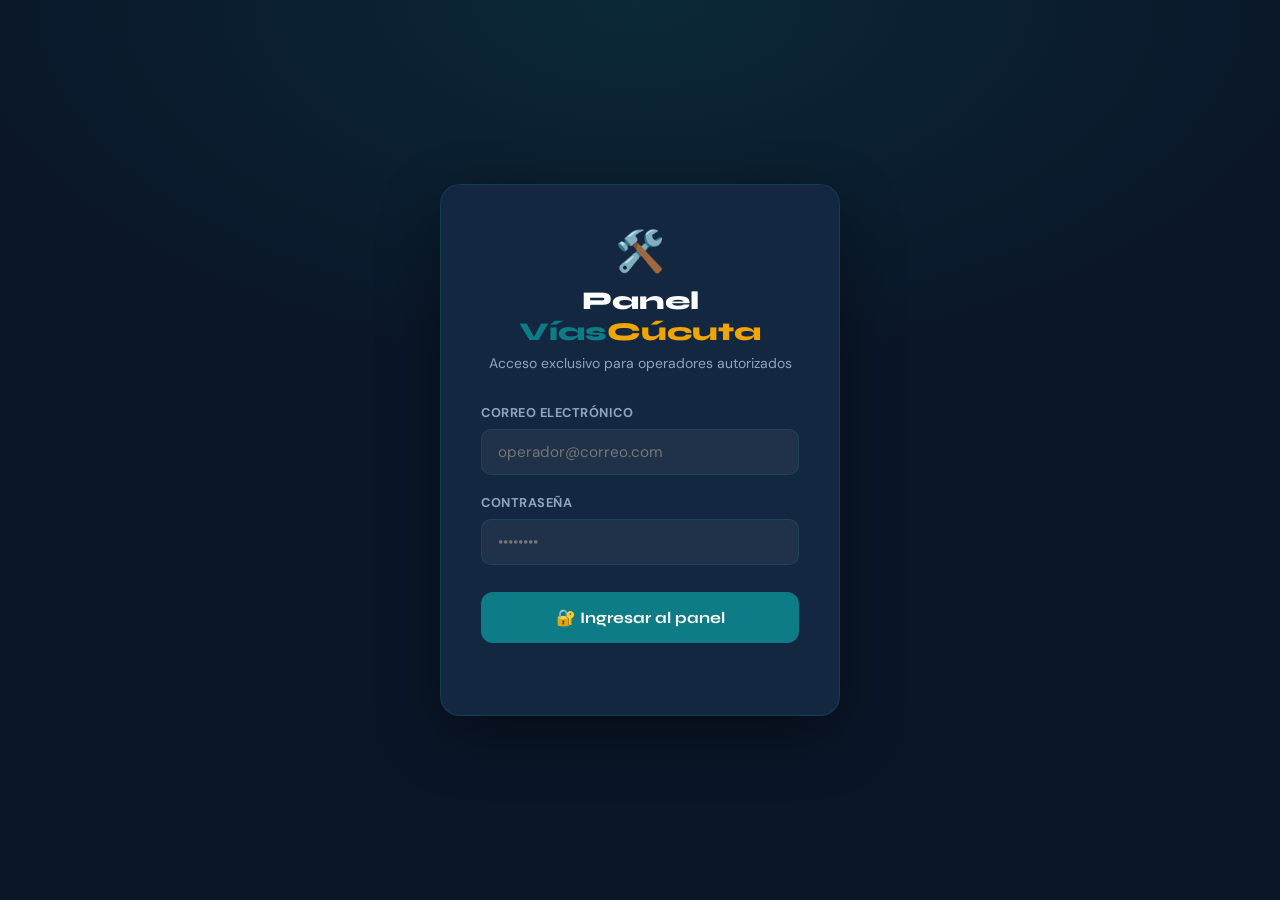
==== admin.html @ 8ca60137 "panel de operador" ====
<!DOCTYPE html>
<html lang="es">
<head>
	<meta charset="UTF-8"/>
	<meta name="viewport" content="width=device-width, initial-scale=1.0"/>
	<title>VíasCúcuta — Panel Operador</title>
	<link rel="preconnect" href="https://fonts.googleapis.com"/>
	<link href="https://fonts.googleapis.com/css2?family=Syne:wght@400;600;700;800&family=DM+Sans:wght@300;400;500&display=swap" rel="stylesheet"/>

	<script type="module">
        import { initializeApp }     from "https://www.gstatic.com/firebasejs/10.12.0/firebase-app.js";
        import { getFirestore, collection, onSnapshot, query, orderBy, doc, updateDoc }
            from "https://www.gstatic.com/firebasejs/10.12.0/firebase-firestore.js";
        import { getAuth, signInWithEmailAndPassword, signOut, onAuthStateChanged }
            from "https://www.gstatic.com/firebasejs/10.12.0/firebase-auth.js";

        const firebaseConfig = {
            apiKey: "AIzaSyAW15yvAjBHQR068JguNhaL_Tmtzoovmio",
            authDomain: "vias-cucuta.firebaseapp.com",
            projectId: "vias-cucuta",
            storageBucket: "vias-cucuta.firebasestorage.app",
            messagingSenderId: "1002872048654",
            appId: "1:1002872048654:web:e673afed3fc382ef80c05f"
        };

        const app  = initializeApp(firebaseConfig);
        const db   = getFirestore(app);
        const auth = getAuth(app);

        window._db      = db;
        window._auth    = auth;
        window._fns     = { collection, onSnapshot, query, orderBy, doc, updateDoc };
        window._authFns = { signInWithEmailAndPassword, signOut, onAuthStateChanged };
	</script>

	<style>
        :root {
            --navy:   #0A1628; --navy2: #0D2137; --card: #132840;
            --teal:   #0E7C86; --teal-light: #13A3B0;
            --gold:   #F0A500; --coral: #E05C4A; --green: #27AE60;
            --white:  #FFFFFF; --gray: #8BA5BA;
            --border: rgba(14,124,134,0.25);
            --font-head: 'Syne', sans-serif;
            --font-body: 'DM Sans', sans-serif;
        }
        * { margin:0; padding:0; box-sizing:border-box; }
        body { background:var(--navy); color:var(--white); font-family:var(--font-body); min-height:100vh; }

        /* NAV */
        nav {
            display:flex; align-items:center; justify-content:space-between;
            padding:0 2rem; height:64px;
            background:rgba(10,22,40,.95); border-bottom:1px solid var(--border);
            position:sticky; top:0; z-index:100;
        }
        .nav-logo { font-family:var(--font-head); font-weight:800; font-size:1.1rem; display:flex; align-items:center; gap:.5rem; }
        .nav-logo span { color:var(--teal); }
        .nav-logo em   { color:var(--gold); font-style:normal; }
        .nav-back { color:var(--gray); text-decoration:none; font-size:.85rem; font-weight:600; display:flex; align-items:center; gap:.4rem; padding:.4rem .9rem; border-radius:8px; border:1px solid var(--border); transition:all .2s; }
        .nav-back:hover { color:var(--white); border-color:var(--teal); background:var(--card); }

        /* LAYOUT */
        .wrapper { max-width:1200px; margin:0 auto; padding:2rem; }

        /* HEADER */
        .page-header { margin-bottom:2rem; }
        .page-header h1 { font-family:var(--font-head); font-size:2rem; font-weight:800; }
        .page-header p  { color:var(--gray); margin-top:.3rem; }

        /* STATS */
        .stats { display:grid; grid-template-columns:repeat(4,1fr); gap:1rem; margin-bottom:2rem; }
        @media(max-width:700px){ .stats { grid-template-columns:repeat(2,1fr); } }
        .stat-card { background:var(--card); border:1px solid var(--border); border-radius:14px; padding:1.2rem 1.5rem; }
        .stat-card .n { font-family:var(--font-head); font-size:2rem; font-weight:800; }
        .stat-card .l { color:var(--gray); font-size:.8rem; margin-top:.2rem; }

        /* FILTERS */
        .filters { display:flex; gap:.6rem; flex-wrap:wrap; margin-bottom:1.5rem; align-items:center; }
        .filter-label { color:var(--gray); font-size:.8rem; font-weight:600; }
        .filter-btn { background:transparent; border:1px solid var(--border); color:var(--gray); padding:.35rem .9rem; border-radius:99px; cursor:pointer; font-family:var(--font-body); font-size:.82rem; font-weight:500; transition:all .2s; }
        .filter-btn:hover { border-color:var(--teal); color:var(--white); }
        .filter-btn.active { background:rgba(14,124,134,.2); border-color:var(--teal); color:var(--teal-light); font-weight:700; }
        .filter-sep { width:1px; height:20px; background:var(--border); }

        /* TABLE */
        .table-wrap { background:var(--card); border:1px solid var(--border); border-radius:16px; overflow:hidden; }
        table { width:100%; border-collapse:collapse; }
        thead th { padding:.85rem 1.2rem; text-align:left; font-size:.75rem; font-weight:700; color:var(--gray); letter-spacing:.05em; text-transform:uppercase; background:rgba(255,255,255,.03); border-bottom:1px solid var(--border); }
        tbody tr { border-bottom:1px solid rgba(255,255,255,.05); cursor:pointer; transition:background .15s; }
        tbody tr:last-child { border-bottom:none; }
        tbody tr:hover { background:rgba(14,124,134,.07); }
        tbody td { padding:.85rem 1.2rem; font-size:.875rem; vertical-align:middle; }
        .td-type  { font-weight:600; }
        .td-addr  { color:var(--gray); font-size:.82rem; }
        .td-date  { color:var(--gray); font-size:.8rem; }

        /* BADGES */
        .badge { display:inline-flex; align-items:center; padding:.25rem .7rem; border-radius:99px; font-size:.75rem; font-weight:700; border:1px solid; }
        .badge-pending  { color:var(--gold);       background:rgba(240,165,0,.12);  border-color:rgba(240,165,0,.3); }
        .badge-progress { color:var(--teal-light); background:rgba(14,124,134,.12); border-color:rgba(14,124,134,.3); }
        .badge-done     { color:var(--green);       background:rgba(39,174,96,.12);  border-color:rgba(39,174,96,.3); }
        .badge-critico  { color:var(--coral);       background:rgba(224,92,74,.12);  border-color:rgba(224,92,74,.3); }
        .badge-moderado { color:var(--gold);        background:rgba(240,165,0,.12);  border-color:rgba(240,165,0,.3); }
        .badge-leve     { color:var(--green);       background:rgba(39,174,96,.12);  border-color:rgba(39,174,96,.3); }

        .photos-count { display:inline-flex; align-items:center; gap:.3rem; color:var(--gray); font-size:.8rem; }

        /* EMPTY */
        .empty { text-align:center; padding:3rem; color:var(--gray); }

        /* MODAL */
        .modal-overlay { position:fixed; inset:0; background:rgba(0,0,0,.75); z-index:1000; display:flex; align-items:center; justify-content:center; opacity:0; pointer-events:none; transition:opacity .25s; backdrop-filter:blur(4px); }
        .modal-overlay.show { opacity:1; pointer-events:all; }
        .modal { background:var(--card); border:1px solid var(--border); border-radius:20px; padding:2rem; width:90%; max-width:600px; max-height:85vh; overflow-y:auto; transform:scale(.96); transition:transform .25s; }
        .modal-overlay.show .modal { transform:scale(1); }
        .modal::-webkit-scrollbar { width:4px; }
        .modal::-webkit-scrollbar-thumb { background:var(--border); border-radius:99px; }
        .modal-header { display:flex; justify-content:space-between; align-items:flex-start; margin-bottom:1.5rem; }
        .modal-title  { font-family:var(--font-head); font-size:1.4rem; font-weight:800; }
        .modal-close  { background:rgba(255,255,255,.08); border:none; color:var(--white); width:32px; height:32px; border-radius:50%; cursor:pointer; font-size:1rem; display:flex; align-items:center; justify-content:center; transition:background .2s; flex-shrink:0; }
        .modal-close:hover { background:rgba(255,255,255,.18); }
        .modal-badges { display:flex; gap:.6rem; margin-bottom:1.5rem; flex-wrap:wrap; }
        .modal-section { margin-bottom:1.2rem; }
        .modal-label  { font-size:.75rem; font-weight:700; color:var(--gray); letter-spacing:.05em; text-transform:uppercase; margin-bottom:.4rem; }
        .modal-value  { font-size:.95rem; color:#D4E4F0; line-height:1.5; }

        /* PHOTO GALLERY */
        .photo-grid { display:flex; gap:.6rem; flex-wrap:wrap; margin-top:.5rem; }
        .photo-grid img { width:120px; height:90px; object-fit:cover; border-radius:8px; border:2px solid var(--border); cursor:pointer; transition:transform .15s, border-color .15s; }
        .photo-grid img:hover { transform:scale(1.04); border-color:var(--teal); }

        /* STATUS ACTIONS */
        .status-actions { display:flex; gap:.75rem; flex-wrap:wrap; margin-top:1.5rem; padding-top:1.5rem; border-top:1px solid var(--border); }
        .status-btn { flex:1; min-width:120px; padding:.7rem 1rem; border-radius:10px; border:2px solid; cursor:pointer; font-family:var(--font-body); font-size:.875rem; font-weight:700; transition:all .2s; background:transparent; }
        .status-btn.pending  { border-color:rgba(240,165,0,.5);  color:var(--gold);       }
        .status-btn.progress { border-color:rgba(14,124,134,.5); color:var(--teal-light); }
        .status-btn.done     { border-color:rgba(39,174,96,.5);  color:var(--green);      }
        .status-btn:hover    { opacity:.8; transform:translateY(-1px); }
        .status-btn.current  { opacity:.4; cursor:default; transform:none; }

        /* LIGHTBOX */
        .lightbox { position:fixed; inset:0; background:rgba(0,0,0,.9); z-index:2000; display:flex; align-items:center; justify-content:center; opacity:0; pointer-events:none; transition:opacity .2s; }
        .lightbox.show { opacity:1; pointer-events:all; }
        .lightbox img { max-width:90vw; max-height:85vh; border-radius:10px; object-fit:contain; }
        .lightbox-close { position:fixed; top:1.5rem; right:1.5rem; background:rgba(255,255,255,.15); border:none; color:#fff; width:36px; height:36px; border-radius:50%; font-size:1.2rem; cursor:pointer; display:flex; align-items:center; justify-content:center; }

        /* TOAST */
        .toast { position:fixed; bottom:2rem; right:2rem; z-index:3000; background:var(--navy2); border:1px solid var(--border); border-radius:12px; padding:.9rem 1.3rem; display:flex; align-items:center; gap:.75rem; font-size:.875rem; font-weight:500; transform:translateY(120%); transition:transform .3s; box-shadow:0 8px 32px rgba(0,0,0,.4); }
        .toast.show { transform:translateY(0); }

        /* LOGIN */
        .login-screen {
            min-height:100vh; display:flex; align-items:center; justify-content:center;
            background: radial-gradient(ellipse 80% 60% at 50% 0%, rgba(14,124,134,.18) 0%, transparent 70%), var(--navy);
        }
        .login-box {
            background:var(--card); border:1px solid var(--border); border-radius:20px;
            padding:2.5rem; width:90%; max-width:400px; box-shadow:0 20px 60px rgba(0,0,0,.4);
        }
        .login-logo { text-align:center; margin-bottom:2rem; }
        .login-logo h1 { font-family:var(--font-head); font-size:1.6rem; font-weight:800; }
        .login-logo h1 span { color:var(--teal); }
        .login-logo h1 em   { color:var(--gold); font-style:normal; }
        .login-logo p { color:var(--gray); font-size:.875rem; margin-top:.4rem; }
        .login-group { margin-bottom:1.2rem; }
        .login-group label { display:block; font-size:.8rem; font-weight:700; color:var(--gray); letter-spacing:.04em; text-transform:uppercase; margin-bottom:.5rem; }
        .login-group input {
            width:100%; background:rgba(255,255,255,.05); border:1px solid var(--border);
            border-radius:10px; padding:.75rem 1rem; color:var(--white);
            font-family:var(--font-body); font-size:.95rem; outline:none; transition:border-color .2s;
        }
        .login-group input:focus { border-color:var(--teal); box-shadow:0 0 0 3px rgba(14,124,134,.2); }
        .login-btn {
            width:100%; background:var(--teal); color:var(--white); border:none;
            padding:1rem; border-radius:12px; cursor:pointer; font-family:var(--font-head);
            font-size:1rem; font-weight:700; transition:all .2s; margin-top:.5rem;
        }
        .login-btn:hover { background:var(--teal-light); transform:translateY(-1px); }
        .login-btn:disabled { opacity:.5; cursor:not-allowed; transform:none; }
        .login-error { color:var(--coral); font-size:.85rem; margin-top:.8rem; text-align:center; min-height:1.2rem; }

        /* NAV USER */
        .nav-user { display:flex; align-items:center; gap:.75rem; }
        .nav-email { font-size:.8rem; color:var(--gray); }
        .logout-btn { background:transparent; border:1px solid var(--border); color:var(--gray); padding:.35rem .9rem; border-radius:8px; cursor:pointer; font-family:var(--font-body); font-size:.82rem; font-weight:600; transition:all .2s; }
        .logout-btn:hover { border-color:var(--coral); color:var(--coral); }
	</style>
</head>
<body>

<!-- LOGIN SCREEN -->
<div class="login-screen" id="login-screen">
	<div class="login-box">
		<div class="login-logo">
			<div style="font-size:2.5rem;margin-bottom:.5rem;">🛠️</div>
			<h1>Panel <span>Vías</span><em>Cúcuta</em></h1>
			<p>Acceso exclusivo para operadores autorizados</p>
		</div>
		<div class="login-group">
			<label>Correo electrónico</label>
			<input type="email" id="login-email" placeholder="operador@correo.com" autocomplete="email"/>
		</div>
		<div class="login-group">
			<label>Contraseña</label>
			<input type="password" id="login-pass" placeholder="••••••••" autocomplete="current-password"/>
		</div>
		<button class="login-btn" id="login-btn" onclick="doLogin()">🔐 Ingresar al panel</button>
		<p class="login-error" id="login-error"></p>
	</div>
</div>

<!-- PANEL (oculto hasta autenticar) -->
<div id="panel" style="display:none;">

	<nav>
		<div class="nav-logo">🛠️ <span>Panel</span><em>Operador</em></div>
		<div class="nav-user">
			<span class="nav-email" id="nav-email"></span>
			<a href="index.html" class="nav-back">← Mapa público</a>
			<button class="logout-btn" onclick="doLogout()">Cerrar sesión</button>
		</div>
	</nav>

	<div class="wrapper">
		<div class="page-header">
			<h1>Panel de Operador</h1>
			<p>Gestiona y actualiza el estado de los reportes ciudadanos en tiempo real</p>
		</div>

		<!-- STATS -->
		<div class="stats">
			<div class="stat-card">
				<div class="n" id="s-total">—</div>
				<div class="l">Reportes totales</div>
			</div>
			<div class="stat-card">
				<div class="n" style="color:var(--gold)" id="s-pending">—</div>
				<div class="l">Pendientes</div>
			</div>
			<div class="stat-card">
				<div class="n" style="color:var(--teal-light)" id="s-progress">—</div>
				<div class="l">En proceso</div>
			</div>
			<div class="stat-card">
				<div class="n" style="color:var(--green)" id="s-done">—</div>
				<div class="l">Resueltos</div>
			</div>
		</div>

		<!-- FILTERS -->
		<div class="filters">
			<span class="filter-label">Severidad:</span>
			<button class="filter-btn active" data-sev="todos">Todos</button>
			<button class="filter-btn" data-sev="critico">🔴 Crítico</button>
			<button class="filter-btn" data-sev="moderado">🟠 Moderado</button>
			<button class="filter-btn" data-sev="leve">🟡 Leve</button>
			<div class="filter-sep"></div>
			<span class="filter-label">Estado:</span>
			<button class="filter-btn active" data-status="todos">Todos</button>
			<button class="filter-btn" data-status="pending">Pendiente</button>
			<button class="filter-btn" data-status="progress">En proceso</button>
			<button class="filter-btn" data-status="done">Resuelto</button>
		</div>

		<!-- TABLE -->
		<div class="table-wrap">
			<table>
				<thead>
				<tr>
					<th>Tipo de daño</th>
					<th>Dirección</th>
					<th>Severidad</th>
					<th>Estado</th>
					<th>Fotos</th>
					<th>Fecha</th>
					<th>Reportado por</th>
				</tr>
				</thead>
				<tbody id="tabla-body">
				<tr><td colspan="7" class="empty">Cargando reportes...</td></tr>
				</tbody>
			</table>
		</div>
	</div>

	<!-- MODAL DETALLE -->
	<div class="modal-overlay" id="modal">
		<div class="modal">
			<div class="modal-header">
				<div class="modal-title" id="m-title">—</div>
				<button class="modal-close" onclick="closeModal()">✕</button>
			</div>
			<div class="modal-badges" id="m-badges"></div>

			<div class="modal-section">
				<div class="modal-label">📍 Dirección</div>
				<div class="modal-value" id="m-addr">—</div>
			</div>
			<div class="modal-section">
				<div class="modal-label">📝 Descripción</div>
				<div class="modal-value" id="m-desc">—</div>
			</div>
			<div class="modal-section">
				<div class="modal-label">👤 Reportado por</div>
				<div class="modal-value" id="m-reporter">—</div>
			</div>
			<div class="modal-section">
				<div class="modal-label">📌 Coordenadas</div>
				<div class="modal-value" id="m-coords">—</div>
			</div>
			<div class="modal-section" id="m-photos-section">
				<div class="modal-label">📷 Fotos</div>
				<div class="photo-grid" id="m-photos"></div>
			</div>

			<div class="status-actions">
				<button class="status-btn pending"  id="btn-pending"  onclick="setStatus('pending')">⏳ Pendiente</button>
				<button class="status-btn progress" id="btn-progress" onclick="setStatus('progress')">🔧 En proceso</button>
				<button class="status-btn done"     id="btn-done"     onclick="setStatus('done')">✅ Resuelto</button>
			</div>
		</div>
	</div>

	<!-- LIGHTBOX -->
	<div class="lightbox" id="lightbox" onclick="closeLightbox()">
		<button class="lightbox-close" onclick="closeLightbox()">✕</button>
		<img id="lb-img" src="" alt="foto"/>
	</div>

	<!-- TOAST -->
	<div class="toast" id="toast">
		<span id="toast-icon">✅</span>
		<span id="toast-msg">Estado actualizado</span>
	</div>

</div> <!-- /panel -->

<script>
    const SEV_LABEL   = { critico:'🔴 Crítico', moderado:'🟠 Moderado', leve:'🟡 Leve' };
    const STATUS_LABEL= { pending:'Pendiente', progress:'En proceso', done:'Resuelto' };

    let allReports = [];
    let filtroSev    = 'todos';
    let filtroStatus = 'todos';
    let currentId    = null;
    let firestoreUnsub = null;

    // ── AUTH ─────────────────────────────────────────────────────────────────────
    window.addEventListener('load', () => {
        setTimeout(() => {
            const auth     = window._auth;
            const authFns  = window._authFns;
            if (!auth) return;

            authFns.onAuthStateChanged(auth, user => {
                if (user) {
                    showPanel(user);
                } else {
                    showLogin();
                }
            });
        }, 600);
    });

    function showPanel(user) {
        document.getElementById('login-screen').style.display = 'none';
        document.getElementById('panel').style.display = 'block';
        document.getElementById('nav-email').textContent = user.email;
        startFirestore();
    }

    function showLogin() {
        document.getElementById('login-screen').style.display = 'flex';
        document.getElementById('panel').style.display = 'none';
        if (firestoreUnsub) { firestoreUnsub(); firestoreUnsub = null; }
    }

    async function doLogin() {
        const email = document.getElementById('login-email').value.trim();
        const pass  = document.getElementById('login-pass').value;
        const btn   = document.getElementById('login-btn');
        const err   = document.getElementById('login-error');

        if (!email || !pass) { err.textContent = 'Completa todos los campos.'; return; }

        btn.disabled = true;
        btn.textContent = '⏳ Verificando...';
        err.textContent = '';

        try {
            await window._authFns.signInWithEmailAndPassword(window._auth, email, pass);
        } catch(e) {
            const msgs = {
                'auth/user-not-found':  'Usuario no encontrado.',
                'auth/wrong-password':  'Contraseña incorrecta.',
                'auth/invalid-email':   'Correo inválido.',
                'auth/too-many-requests': 'Demasiados intentos. Intenta más tarde.',
            };
            err.textContent = msgs[e.code] || 'Error al iniciar sesión.';
            btn.disabled = false;
            btn.textContent = '🔐 Ingresar al panel';
        }
    }

    async function doLogout() {
        await window._authFns.signOut(window._auth);
    }

    // Enter key en login
    document.addEventListener('keydown', e => {
        if (e.key === 'Enter' && document.getElementById('login-screen').style.display !== 'none') {
            doLogin();
        }
    });

    // ── Firestore listener ───────────────────────────────────────────────────────
    function startFirestore() {
        const db  = window._db;
        const fns = window._fns;
        if (!db) return;
        const q = fns.query(fns.collection(db, 'reportes'), fns.orderBy('timestamp', 'desc'));
        firestoreUnsub = fns.onSnapshot(q, snap => {
            allReports = snap.docs.map(d => ({ id: d.id, ...d.data() }));
            updateStats();
            renderTable();
        });
    }

    // ── Stats ────────────────────────────────────────────────────────────────────
    function updateStats() {
        document.getElementById('s-total').textContent    = allReports.length;
        document.getElementById('s-pending').textContent  = allReports.filter(r => r.status === 'pending').length;
        document.getElementById('s-progress').textContent = allReports.filter(r => r.status === 'progress').length;
        document.getElementById('s-done').textContent     = allReports.filter(r => r.status === 'done').length;
    }

    // ── Table ────────────────────────────────────────────────────────────────────
    function renderTable() {
        const filtered = allReports.filter(r => {
            const okSev    = filtroSev    === 'todos' || r.severity === filtroSev;
            const okStatus = filtroStatus === 'todos' || r.status   === filtroStatus;
            return okSev && okStatus;
        });

        const tbody = document.getElementById('tabla-body');
        if (!filtered.length) {
            tbody.innerHTML = '<tr><td colspan="7" class="empty">No hay reportes con estos filtros.</td></tr>';
            return;
        }

        tbody.innerHTML = filtered.map(r => `
            <tr onclick="openModal('${r.id}')">
                <td class="td-type">${r.type}</td>
                <td class="td-addr">${r.address}</td>
                <td><span class="badge badge-${r.severity}">${SEV_LABEL[r.severity] || r.severity}</span></td>
                <td><span class="badge badge-${r.status}">${STATUS_LABEL[r.status] || r.status}</span></td>
                <td>
                    ${r.photos && r.photos.length
            ? `<span class="photos-count">📷 ${r.photos.length}</span>`
            : `<span style="color:var(--gray);font-size:.8rem;">—</span>`}
                </td>
                <td class="td-date">${r.date || 'Hace un momento'}</td>
                <td class="td-date">${r.reporter || 'Anónimo'}</td>
            </tr>
        `).join('');
    }

    // ── Filters ──────────────────────────────────────────────────────────────────
    document.querySelectorAll('[data-sev]').forEach(btn => {
        btn.addEventListener('click', () => {
            document.querySelectorAll('[data-sev]').forEach(b => b.classList.remove('active'));
            btn.classList.add('active');
            filtroSev = btn.dataset.sev;
            renderTable();
        });
    });

    document.querySelectorAll('[data-status]').forEach(btn => {
        btn.addEventListener('click', () => {
            document.querySelectorAll('[data-status]').forEach(b => b.classList.remove('active'));
            btn.classList.add('active');
            filtroStatus = btn.dataset.status;
            renderTable();
        });
    });

    // ── Modal ────────────────────────────────────────────────────────────────────
    function openModal(id) {
        const r = allReports.find(x => x.id === id);
        if (!r) return;
        currentId = id;

        document.getElementById('m-title').textContent    = r.type;
        document.getElementById('m-addr').textContent     = r.address;
        document.getElementById('m-desc').textContent     = r.desc || '—';
        document.getElementById('m-reporter').textContent = r.reporter || 'Ciudadano anónimo';
        document.getElementById('m-coords').textContent   = r.lat && r.lng ? `${r.lat.toFixed(5)}, ${r.lng.toFixed(5)}` : '—';

        document.getElementById('m-badges').innerHTML =
            `<span class="badge badge-${r.severity}">${SEV_LABEL[r.severity] || r.severity}</span>
             <span class="badge badge-${r.status}">${STATUS_LABEL[r.status] || r.status}</span>`;

        // Fotos
        const photosSection = document.getElementById('m-photos-section');
        const photosGrid    = document.getElementById('m-photos');
        if (r.photos && r.photos.length) {
            photosSection.style.display = 'block';
            photosGrid.innerHTML = r.photos.map(url =>
                `<img src="${url}" alt="foto" onclick="openLightbox('${url}')" />`
            ).join('');
        } else {
            photosSection.style.display = 'none';
        }

        // Botones de estado — resalta el actual
        ['pending','progress','done'].forEach(s => {
            document.getElementById('btn-'+s).classList.toggle('current', r.status === s);
        });

        document.getElementById('modal').classList.add('show');
    }

    function closeModal() {
        document.getElementById('modal').classList.remove('show');
        currentId = null;
    }

    document.getElementById('modal').addEventListener('click', e => {
        if (e.target === document.getElementById('modal')) closeModal();
    });

    // ── Update status ────────────────────────────────────────────────────────────
    async function setStatus(newStatus) {
        if (!currentId) return;
        const db  = window._db;
        const fns = window._fns;
        try {
            await fns.updateDoc(fns.doc(db, 'reportes', currentId), { status: newStatus });
            showToast('✅', `Estado actualizado a "${STATUS_LABEL[newStatus]}"`);
            closeModal();
        } catch(e) {
            showToast('❌', 'Error al actualizar el estado');
        }
    }

    // ── Lightbox ─────────────────────────────────────────────────────────────────
    function openLightbox(url) {
        document.getElementById('lb-img').src = url;
        document.getElementById('lightbox').classList.add('show');
    }
    function closeLightbox() {
        document.getElementById('lightbox').classList.remove('show');
    }
    document.addEventListener('keydown', e => {
        if (e.key === 'Escape') { closeModal(); closeLightbox(); }
    });

    // ── Toast ────────────────────────────────────────────────────────────────────
    function showToast(icon, msg) {
        document.getElementById('toast-icon').textContent = icon;
        document.getElementById('toast-msg').textContent  = msg;
        const t = document.getElementById('toast');
        t.classList.add('show');
        setTimeout(() => t.classList.remove('show'), 3000);
    }
</script>
</body>
</html>
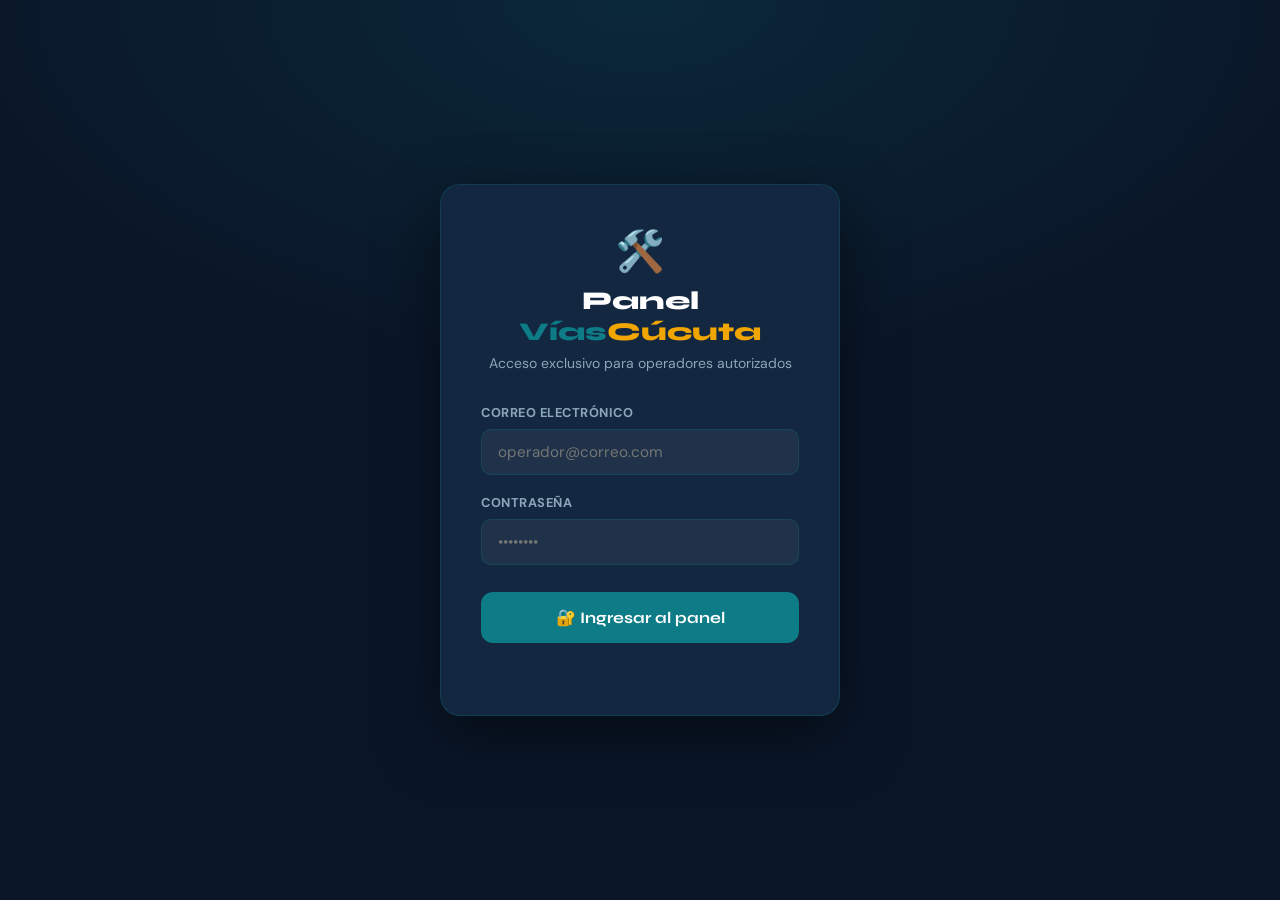
==== commit e51b186f: "Arreglo en bugs" ====
--- a/admin.html
+++ b/admin.html
@@ -6,6 +6,8 @@
 	<title>VíasCúcuta — Panel Operador</title>
 	<link rel="preconnect" href="https://fonts.googleapis.com"/>
 	<link href="https://fonts.googleapis.com/css2?family=Syne:wght@400;600;700;800&family=DM+Sans:wght@300;400;500&display=swap" rel="stylesheet"/>
+	<link rel="stylesheet" href="https://unpkg.com/leaflet@1.9.4/dist/leaflet.css"/>
+	<script src="https://unpkg.com/leaflet@1.9.4/dist/leaflet.js"></script>
 
 	<script type="module">
         import { initializeApp }     from "https://www.gstatic.com/firebasejs/10.12.0/firebase-app.js";
@@ -46,116 +48,228 @@
         * { margin:0; padding:0; box-sizing:border-box; }
         body { background:var(--navy); color:var(--white); font-family:var(--font-body); min-height:100vh; }
 
-        /* NAV */
+        /* ── NAV ── */
         nav {
             display:flex; align-items:center; justify-content:space-between;
             padding:0 2rem; height:64px;
-            background:rgba(10,22,40,.95); border-bottom:1px solid var(--border);
-            position:sticky; top:0; z-index:100;
+            background:rgba(10,22,40,.97); border-bottom:1px solid var(--border);
+            position:sticky; top:0; z-index:200;
+            box-shadow:0 4px 24px rgba(0,0,0,.35);
         }
         .nav-logo { font-family:var(--font-head); font-weight:800; font-size:1.1rem; display:flex; align-items:center; gap:.5rem; }
         .nav-logo span { color:var(--teal); }
         .nav-logo em   { color:var(--gold); font-style:normal; }
+        .nav-user { display:flex; align-items:center; gap:.75rem; }
+        .nav-email { font-size:.78rem; color:var(--gray); background:rgba(255,255,255,.05); padding:.3rem .85rem; border-radius:99px; border:1px solid var(--border); }
         .nav-back { color:var(--gray); text-decoration:none; font-size:.85rem; font-weight:600; display:flex; align-items:center; gap:.4rem; padding:.4rem .9rem; border-radius:8px; border:1px solid var(--border); transition:all .2s; }
         .nav-back:hover { color:var(--white); border-color:var(--teal); background:var(--card); }
-
-        /* LAYOUT */
-        .wrapper { max-width:1200px; margin:0 auto; padding:2rem; }
-
-        /* HEADER */
-        .page-header { margin-bottom:2rem; }
-        .page-header h1 { font-family:var(--font-head); font-size:2rem; font-weight:800; }
-        .page-header p  { color:var(--gray); margin-top:.3rem; }
-
-        /* STATS */
+        .logout-btn { background:transparent; border:1px solid var(--border); color:var(--gray); padding:.35rem .9rem; border-radius:8px; cursor:pointer; font-family:var(--font-body); font-size:.82rem; font-weight:600; transition:all .2s; }
+        .logout-btn:hover { border-color:var(--coral); color:var(--coral); }
+
+        /* ── LAYOUT ── */
+        .wrapper { max-width:1300px; margin:0 auto; padding:2rem; }
+
+        /* ── PAGE HEADER ── */
+        .page-header { margin-bottom:2rem; display:flex; justify-content:space-between; align-items:flex-end; flex-wrap:wrap; gap:1rem; }
+        .page-header h1 { font-family:'Courier New',monospace; font-size:clamp(2rem,4vw,3.2rem); font-weight:800; line-height:1.1; }
+        .page-header p  { color:var(--gray); margin-top:.3rem; font-size:.9rem; }
+        .live-badge {
+            display:flex; align-items:center; gap:.5rem; font-size:.75rem; font-weight:700;
+            padding:.35rem .9rem; border-radius:99px;
+            background:rgba(39,174,96,.12); border:1px solid rgba(39,174,96,.3); color:var(--green);
+            white-space:nowrap;
+        }
+        .live-badge::before { content:'●'; animation:pulse 2s infinite; }
+        @keyframes pulse { 0%,100%{opacity:1} 50%{opacity:.3} }
+
+        /* ── STATS ── */
         .stats { display:grid; grid-template-columns:repeat(4,1fr); gap:1rem; margin-bottom:2rem; }
         @media(max-width:700px){ .stats { grid-template-columns:repeat(2,1fr); } }
-        .stat-card { background:var(--card); border:1px solid var(--border); border-radius:14px; padding:1.2rem 1.5rem; }
-        .stat-card .n { font-family:var(--font-head); font-size:2rem; font-weight:800; }
-        .stat-card .l { color:var(--gray); font-size:.8rem; margin-top:.2rem; }
-
-        /* FILTERS */
-        .filters { display:flex; gap:.6rem; flex-wrap:wrap; margin-bottom:1.5rem; align-items:center; }
-        .filter-label { color:var(--gray); font-size:.8rem; font-weight:600; }
-        .filter-btn { background:transparent; border:1px solid var(--border); color:var(--gray); padding:.35rem .9rem; border-radius:99px; cursor:pointer; font-family:var(--font-body); font-size:.82rem; font-weight:500; transition:all .2s; }
+        .stat-card {
+            background:var(--card); border:1px solid var(--border); border-radius:16px;
+            padding:1.4rem 1.5rem; position:relative; overflow:hidden;
+            transition:transform .2s, box-shadow .2s;
+        }
+        .stat-card:hover { transform:translateY(-3px); box-shadow:0 12px 32px rgba(0,0,0,.35); }
+        .stat-card::before {
+            content:''; position:absolute; top:0; left:0; right:0; height:3px;
+            border-radius:16px 16px 0 0;
+        }
+        .stat-card:nth-child(1)::before { background:linear-gradient(90deg,var(--teal),var(--teal-light)); }
+        .stat-card:nth-child(2)::before { background:linear-gradient(90deg,var(--gold),#FFC93C); }
+        .stat-card:nth-child(3)::before { background:linear-gradient(90deg,var(--teal-light),#5DD8E3); }
+        .stat-card:nth-child(4)::before { background:linear-gradient(90deg,var(--green),#4CD97B); }
+        .stat-icon { font-size:1.6rem; margin-bottom:.6rem; }
+        .stat-card .n { font-family:var(--font-head); font-size:2.2rem; font-weight:800; }
+        .stat-card .l { color:var(--gray); font-size:.8rem; margin-top:.25rem; }
+
+        /* ── MAP SECTION ── */
+        .map-section { margin-bottom:2rem; }
+        .map-section-header {
+            display:flex; justify-content:space-between; align-items:center;
+            margin-bottom:.9rem;
+        }
+        .map-section-title {
+            font-family:var(--font-head); font-size:.82rem; font-weight:700;
+            color:var(--gray); letter-spacing:.08em; text-transform:uppercase;
+            display:flex; align-items:center; gap:.5rem;
+        }
+        .map-count-tag {
+            font-size:.75rem; color:var(--gray);
+            background:rgba(255,255,255,.05); border:1px solid var(--border);
+            padding:.25rem .75rem; border-radius:99px;
+        }
+        #admin-map {
+            height:380px; border-radius:16px; border:1px solid var(--border);
+            box-shadow:0 12px 40px rgba(0,0,0,.4);
+        }
+        /* Leaflet dark popup */
+        .leaflet-popup-content-wrapper {
+            background:var(--card); color:var(--white);
+            border:1px solid var(--border); border-radius:12px;
+            box-shadow:0 8px 32px rgba(0,0,0,.6);
+        }
+        .leaflet-popup-tip { background:var(--card); }
+        .leaflet-popup-content { font-family:var(--font-body); font-size:.875rem; padding:.15rem .1rem; }
+        .popup-name { font-family:var(--font-head); font-weight:700; font-size:.95rem; margin-bottom:.35rem; }
+        .popup-meta { font-size:.76rem; color:var(--gray); margin-bottom:.2rem; }
+        .popup-link { font-size:.76rem; color:var(--teal-light); font-weight:700; text-decoration:none; margin-top:.5rem; display:inline-block; }
+        .popup-link:hover { color:var(--white); }
+
+        /* ── FILTERS + SEARCH ── */
+        .filters-row {
+            display:flex; gap:.6rem; flex-wrap:wrap;
+            margin-bottom:1.2rem; align-items:center;
+        }
+        .filter-label { color:var(--gray); font-size:.8rem; font-weight:600; flex-shrink:0; }
+        .filter-btn {
+            background:transparent; border:1px solid var(--border); color:var(--gray);
+            padding:.35rem .9rem; border-radius:99px; cursor:pointer;
+            font-family:var(--font-body); font-size:.82rem; font-weight:500; transition:all .2s;
+        }
         .filter-btn:hover { border-color:var(--teal); color:var(--white); }
         .filter-btn.active { background:rgba(14,124,134,.2); border-color:var(--teal); color:var(--teal-light); font-weight:700; }
-        .filter-sep { width:1px; height:20px; background:var(--border); }
-
-        /* TABLE */
+        .filter-sep { width:1px; height:20px; background:var(--border); flex-shrink:0; }
+        .search-wrap { position:relative; flex:1; min-width:220px; }
+        .search-icon { position:absolute; left:.85rem; top:50%; transform:translateY(-50%); color:var(--gray); font-size:.9rem; pointer-events:none; }
+        .search-input {
+            width:100%; background:rgba(255,255,255,.05); border:1px solid var(--border);
+            border-radius:99px; padding:.42rem 1rem .42rem 2.4rem;
+            color:var(--white); font-family:var(--font-body); font-size:.875rem;
+            outline:none; transition:border-color .2s, box-shadow .2s;
+        }
+        .search-input:focus { border-color:var(--teal); box-shadow:0 0 0 3px rgba(14,124,134,.15); }
+        .search-input::placeholder { color:var(--gray); }
+
+        /* ── TABLE ── */
         .table-wrap { background:var(--card); border:1px solid var(--border); border-radius:16px; overflow:hidden; }
         table { width:100%; border-collapse:collapse; }
-        thead th { padding:.85rem 1.2rem; text-align:left; font-size:.75rem; font-weight:700; color:var(--gray); letter-spacing:.05em; text-transform:uppercase; background:rgba(255,255,255,.03); border-bottom:1px solid var(--border); }
-        tbody tr { border-bottom:1px solid rgba(255,255,255,.05); cursor:pointer; transition:background .15s; }
+        thead th {
+            padding:.85rem 1.2rem; text-align:left; font-size:.71rem; font-weight:700;
+            color:var(--gray); letter-spacing:.07em; text-transform:uppercase;
+            background:rgba(255,255,255,.025); border-bottom:1px solid var(--border);
+        }
+        tbody tr { border-bottom:1px solid rgba(255,255,255,.04); cursor:pointer; transition:background .15s, border-left .15s; }
         tbody tr:last-child { border-bottom:none; }
-        tbody tr:hover { background:rgba(14,124,134,.07); }
+        tbody tr:hover { background:rgba(14,124,134,.09); }
         tbody td { padding:.85rem 1.2rem; font-size:.875rem; vertical-align:middle; }
-        .td-type  { font-weight:600; }
-        .td-addr  { color:var(--gray); font-size:.82rem; }
-        .td-date  { color:var(--gray); font-size:.8rem; }
-
-        /* BADGES */
-        .badge { display:inline-flex; align-items:center; padding:.25rem .7rem; border-radius:99px; font-size:.75rem; font-weight:700; border:1px solid; }
+        .td-type { font-weight:600; }
+        .td-addr { color:var(--gray); font-size:.82rem; max-width:200px; overflow:hidden; text-overflow:ellipsis; white-space:nowrap; }
+        .td-date { color:var(--gray); font-size:.8rem; }
+        .photos-count { display:inline-flex; align-items:center; gap:.3rem; color:var(--gray); font-size:.8rem; }
+
+        /* ── BADGES ── */
+        .badge { display:inline-flex; align-items:center; padding:.25rem .7rem; border-radius:99px; font-size:.72rem; font-weight:700; border:1px solid; white-space:nowrap; }
         .badge-pending  { color:var(--gold);       background:rgba(240,165,0,.12);  border-color:rgba(240,165,0,.3); }
         .badge-progress { color:var(--teal-light); background:rgba(14,124,134,.12); border-color:rgba(14,124,134,.3); }
-        .badge-done     { color:var(--green);       background:rgba(39,174,96,.12);  border-color:rgba(39,174,96,.3); }
-        .badge-critico  { color:var(--coral);       background:rgba(224,92,74,.12);  border-color:rgba(224,92,74,.3); }
-        .badge-moderado { color:var(--gold);        background:rgba(240,165,0,.12);  border-color:rgba(240,165,0,.3); }
-        .badge-leve     { color:var(--green);       background:rgba(39,174,96,.12);  border-color:rgba(39,174,96,.3); }
-
-        .photos-count { display:inline-flex; align-items:center; gap:.3rem; color:var(--gray); font-size:.8rem; }
-
-        /* EMPTY */
-        .empty { text-align:center; padding:3rem; color:var(--gray); }
-
-        /* MODAL */
-        .modal-overlay { position:fixed; inset:0; background:rgba(0,0,0,.75); z-index:1000; display:flex; align-items:center; justify-content:center; opacity:0; pointer-events:none; transition:opacity .25s; backdrop-filter:blur(4px); }
+        .badge-done     { color:var(--green);      background:rgba(39,174,96,.12);  border-color:rgba(39,174,96,.3); }
+        .badge-critico  { color:var(--coral);      background:rgba(224,92,74,.12);  border-color:rgba(224,92,74,.3); }
+        .badge-moderado { color:var(--gold);       background:rgba(240,165,0,.12);  border-color:rgba(240,165,0,.3); }
+        .badge-leve     { color:var(--green);      background:rgba(39,174,96,.12);  border-color:rgba(39,174,96,.3); }
+
+        /* ── PAGINATION ── */
+        .pagination {
+            display:flex; justify-content:space-between; align-items:center;
+            padding:1rem 1.4rem; border-top:1px solid var(--border);
+        }
+        .page-info { font-size:.8rem; color:var(--gray); }
+        .page-btns { display:flex; gap:.5rem; align-items:center; }
+        .page-btn {
+            background:transparent; border:1px solid var(--border); color:var(--gray);
+            padding:.4rem .9rem; border-radius:8px; cursor:pointer;
+            font-family:var(--font-body); font-size:.82rem; font-weight:600; transition:all .2s;
+        }
+        .page-btn:hover:not(:disabled) { border-color:var(--teal); color:var(--white); }
+        .page-btn:disabled { opacity:.3; cursor:not-allowed; }
+        .page-current { font-size:.8rem; color:var(--teal-light); font-weight:700; padding:0 .4rem; }
+
+        /* ── EMPTY ── */
+        .empty { text-align:center; padding:3.5rem; color:var(--gray); }
+
+        /* ── MODAL ── */
+        .modal-overlay {
+            position:fixed; inset:0; background:rgba(0,0,0,.75); z-index:1000;
+            display:flex; align-items:center; justify-content:center;
+            opacity:0; pointer-events:none; transition:opacity .25s; backdrop-filter:blur(4px);
+        }
         .modal-overlay.show { opacity:1; pointer-events:all; }
-        .modal { background:var(--card); border:1px solid var(--border); border-radius:20px; padding:2rem; width:90%; max-width:600px; max-height:85vh; overflow-y:auto; transform:scale(.96); transition:transform .25s; }
+        .modal {
+            background:var(--card); border:1px solid var(--border); border-radius:20px;
+            padding:2rem; width:90%; max-width:600px; max-height:87vh; overflow-y:auto;
+            transform:scale(.96); transition:transform .25s;
+            box-shadow:0 24px 64px rgba(0,0,0,.55);
+        }
         .modal-overlay.show .modal { transform:scale(1); }
         .modal::-webkit-scrollbar { width:4px; }
         .modal::-webkit-scrollbar-thumb { background:var(--border); border-radius:99px; }
         .modal-header { display:flex; justify-content:space-between; align-items:flex-start; margin-bottom:1.5rem; }
-        .modal-title  { font-family:var(--font-head); font-size:1.4rem; font-weight:800; }
+        .modal-title  { font-family:var(--font-head); font-size:1.35rem; font-weight:800; }
         .modal-close  { background:rgba(255,255,255,.08); border:none; color:var(--white); width:32px; height:32px; border-radius:50%; cursor:pointer; font-size:1rem; display:flex; align-items:center; justify-content:center; transition:background .2s; flex-shrink:0; }
         .modal-close:hover { background:rgba(255,255,255,.18); }
         .modal-badges { display:flex; gap:.6rem; margin-bottom:1.5rem; flex-wrap:wrap; }
         .modal-section { margin-bottom:1.2rem; }
-        .modal-label  { font-size:.75rem; font-weight:700; color:var(--gray); letter-spacing:.05em; text-transform:uppercase; margin-bottom:.4rem; }
+        .modal-label  { font-size:.72rem; font-weight:700; color:var(--gray); letter-spacing:.07em; text-transform:uppercase; margin-bottom:.4rem; }
         .modal-value  { font-size:.95rem; color:#D4E4F0; line-height:1.5; }
-
-        /* PHOTO GALLERY */
         .photo-grid { display:flex; gap:.6rem; flex-wrap:wrap; margin-top:.5rem; }
         .photo-grid img { width:120px; height:90px; object-fit:cover; border-radius:8px; border:2px solid var(--border); cursor:pointer; transition:transform .15s, border-color .15s; }
-        .photo-grid img:hover { transform:scale(1.04); border-color:var(--teal); }
-
-        /* STATUS ACTIONS */
+        .photo-grid img:hover { transform:scale(1.05); border-color:var(--teal); }
+        .map-link-btn {
+            display:inline-flex; align-items:center; gap:.4rem; margin-top:.6rem;
+            font-size:.8rem; color:var(--teal-light); font-weight:600;
+            background:rgba(14,124,134,.1); border:1px solid rgba(14,124,134,.3);
+            padding:.3rem .8rem; border-radius:99px; cursor:pointer;
+            border:1px solid rgba(14,124,134,.3); text-decoration:none;
+            transition:all .2s;
+        }
+        .map-link-btn:hover { background:rgba(14,124,134,.2); color:var(--white); }
         .status-actions { display:flex; gap:.75rem; flex-wrap:wrap; margin-top:1.5rem; padding-top:1.5rem; border-top:1px solid var(--border); }
         .status-btn { flex:1; min-width:120px; padding:.7rem 1rem; border-radius:10px; border:2px solid; cursor:pointer; font-family:var(--font-body); font-size:.875rem; font-weight:700; transition:all .2s; background:transparent; }
         .status-btn.pending  { border-color:rgba(240,165,0,.5);  color:var(--gold);       }
         .status-btn.progress { border-color:rgba(14,124,134,.5); color:var(--teal-light); }
         .status-btn.done     { border-color:rgba(39,174,96,.5);  color:var(--green);      }
         .status-btn:hover    { opacity:.8; transform:translateY(-1px); }
-        .status-btn.current  { opacity:.4; cursor:default; transform:none; }
-
-        /* LIGHTBOX */
+        .status-btn.current  { opacity:.35; cursor:default; transform:none; }
+
+        /* ── LIGHTBOX ── */
         .lightbox { position:fixed; inset:0; background:rgba(0,0,0,.9); z-index:2000; display:flex; align-items:center; justify-content:center; opacity:0; pointer-events:none; transition:opacity .2s; }
         .lightbox.show { opacity:1; pointer-events:all; }
-        .lightbox img { max-width:90vw; max-height:85vh; border-radius:10px; object-fit:contain; }
-        .lightbox-close { position:fixed; top:1.5rem; right:1.5rem; background:rgba(255,255,255,.15); border:none; color:#fff; width:36px; height:36px; border-radius:50%; font-size:1.2rem; cursor:pointer; display:flex; align-items:center; justify-content:center; }
-
-        /* TOAST */
-        .toast { position:fixed; bottom:2rem; right:2rem; z-index:3000; background:var(--navy2); border:1px solid var(--border); border-radius:12px; padding:.9rem 1.3rem; display:flex; align-items:center; gap:.75rem; font-size:.875rem; font-weight:500; transform:translateY(120%); transition:transform .3s; box-shadow:0 8px 32px rgba(0,0,0,.4); }
+        .lightbox img { max-width:90vw; max-height:85vh; border-radius:10px; object-fit:contain; box-shadow:0 20px 60px rgba(0,0,0,.7); }
+        .lightbox-close { position:fixed; top:1.5rem; right:1.5rem; background:rgba(255,255,255,.15); border:none; color:#fff; width:36px; height:36px; border-radius:50%; font-size:1.2rem; cursor:pointer; display:flex; align-items:center; justify-content:center; transition:background .2s; }
+        .lightbox-close:hover { background:rgba(255,255,255,.28); }
+
+        /* ── TOAST ── */
+        .toast { position:fixed; bottom:2rem; right:2rem; z-index:3000; background:var(--navy2); border:1px solid var(--border); border-radius:12px; padding:.9rem 1.3rem; display:flex; align-items:center; gap:.75rem; font-size:.875rem; font-weight:500; transform:translateY(120%); transition:transform .3s; box-shadow:0 8px 32px rgba(0,0,0,.4); max-width:340px; }
         .toast.show { transform:translateY(0); }
 
-        /* LOGIN */
+        /* ── LOGIN ── */
         .login-screen {
             min-height:100vh; display:flex; align-items:center; justify-content:center;
             background: radial-gradient(ellipse 80% 60% at 50% 0%, rgba(14,124,134,.18) 0%, transparent 70%), var(--navy);
         }
         .login-box {
             background:var(--card); border:1px solid var(--border); border-radius:20px;
-            padding:2.5rem; width:90%; max-width:400px; box-shadow:0 20px 60px rgba(0,0,0,.4);
+            padding:2.5rem; width:90%; max-width:400px;
+            box-shadow:0 20px 60px rgba(0,0,0,.5);
         }
         .login-logo { text-align:center; margin-bottom:2rem; }
         .login-logo h1 { font-family:var(--font-head); font-size:1.6rem; font-weight:800; }
@@ -167,28 +281,30 @@
         .login-group input {
             width:100%; background:rgba(255,255,255,.05); border:1px solid var(--border);
             border-radius:10px; padding:.75rem 1rem; color:var(--white);
-            font-family:var(--font-body); font-size:.95rem; outline:none; transition:border-color .2s;
+            font-family:var(--font-body); font-size:.95rem; outline:none;
+            transition:border-color .2s, box-shadow .2s;
         }
         .login-group input:focus { border-color:var(--teal); box-shadow:0 0 0 3px rgba(14,124,134,.2); }
         .login-btn {
             width:100%; background:var(--teal); color:var(--white); border:none;
-            padding:1rem; border-radius:12px; cursor:pointer; font-family:var(--font-head);
-            font-size:1rem; font-weight:700; transition:all .2s; margin-top:.5rem;
-        }
-        .login-btn:hover { background:var(--teal-light); transform:translateY(-1px); }
-        .login-btn:disabled { opacity:.5; cursor:not-allowed; transform:none; }
+            padding:1rem; border-radius:12px; cursor:pointer;
+            font-family:var(--font-head); font-size:1rem; font-weight:700;
+            transition:all .2s; margin-top:.5rem;
+        }
+        .login-btn:hover { background:var(--teal-light); transform:translateY(-2px); box-shadow:0 8px 24px rgba(14,124,134,.4); }
+        .login-btn:disabled { opacity:.5; cursor:not-allowed; transform:none; box-shadow:none; }
         .login-error { color:var(--coral); font-size:.85rem; margin-top:.8rem; text-align:center; min-height:1.2rem; }
 
-        /* NAV USER */
-        .nav-user { display:flex; align-items:center; gap:.75rem; }
-        .nav-email { font-size:.8rem; color:var(--gray); }
-        .logout-btn { background:transparent; border:1px solid var(--border); color:var(--gray); padding:.35rem .9rem; border-radius:8px; cursor:pointer; font-family:var(--font-body); font-size:.82rem; font-weight:600; transition:all .2s; }
-        .logout-btn:hover { border-color:var(--coral); color:var(--coral); }
+        @media(max-width:900px) {
+            .wrapper { padding:1.25rem; }
+            thead th:nth-child(5), tbody td:nth-child(5),
+            thead th:nth-child(7), tbody td:nth-child(7) { display:none; }
+        }
 	</style>
 </head>
 <body>
 
-<!-- LOGIN SCREEN -->
+<!-- ══════════════════ LOGIN ══════════════════ -->
 <div class="login-screen" id="login-screen">
 	<div class="login-box">
 		<div class="login-logo">
@@ -209,7 +325,7 @@
 	</div>
 </div>
 
-<!-- PANEL (oculto hasta autenticar) -->
+<!-- ══════════════════ PANEL ══════════════════ -->
 <div id="panel" style="display:none;">
 
 	<nav>
@@ -222,33 +338,58 @@
 	</nav>
 
 	<div class="wrapper">
+
+		<!-- HEADER -->
 		<div class="page-header">
-			<h1>Panel de Operador</h1>
-			<p>Gestiona y actualiza el estado de los reportes ciudadanos en tiempo real</p>
+			<div>
+				<h1>Panel de Operador</h1>
+				<p>Gestiona y actualiza el estado de los reportes ciudadanos en tiempo real</p>
+			</div>
+			<div class="live-badge">🔴 Firebase en vivo</div>
 		</div>
 
 		<!-- STATS -->
 		<div class="stats">
 			<div class="stat-card">
+				<div class="stat-icon">📋</div>
 				<div class="n" id="s-total">—</div>
 				<div class="l">Reportes totales</div>
 			</div>
 			<div class="stat-card">
+				<div class="stat-icon">⏳</div>
 				<div class="n" style="color:var(--gold)" id="s-pending">—</div>
 				<div class="l">Pendientes</div>
 			</div>
 			<div class="stat-card">
+				<div class="stat-icon">🔧</div>
 				<div class="n" style="color:var(--teal-light)" id="s-progress">—</div>
 				<div class="l">En proceso</div>
 			</div>
 			<div class="stat-card">
+				<div class="stat-icon">✅</div>
 				<div class="n" style="color:var(--green)" id="s-done">—</div>
 				<div class="l">Resueltos</div>
 			</div>
 		</div>
 
-		<!-- FILTERS -->
-		<div class="filters">
+		<!-- MAPA ADMIN -->
+		<div class="map-section">
+			<div class="map-section-header">
+				<div class="map-section-title">🗺️ Distribución geográfica</div>
+				<span class="map-count-tag" id="map-count-tag">Cargando...</span>
+			</div>
+			<div id="admin-map"></div>
+		</div>
+
+		<!-- SEARCH + FILTERS -->
+		<div class="filters-row">
+			<div class="search-wrap">
+				<span class="search-icon">🔍</span>
+				<input class="search-input" id="search-input"
+				       placeholder="Buscar por tipo, dirección o reportero..."
+				       oninput="onSearch()"/>
+			</div>
+			<div class="filter-sep"></div>
 			<span class="filter-label">Severidad:</span>
 			<button class="filter-btn active" data-sev="todos">Todos</button>
 			<button class="filter-btn" data-sev="critico">🔴 Crítico</button>
@@ -262,7 +403,7 @@
 			<button class="filter-btn" data-status="done">Resuelto</button>
 		</div>
 
-		<!-- TABLE -->
+		<!-- TABLE + PAGINATION -->
 		<div class="table-wrap">
 			<table>
 				<thead>
@@ -272,7 +413,7 @@
 					<th>Severidad</th>
 					<th>Estado</th>
 					<th>Fotos</th>
-					<th>Fecha</th>
+					<th>Hace</th>
 					<th>Reportado por</th>
 				</tr>
 				</thead>
@@ -280,8 +421,17 @@
 				<tr><td colspan="7" class="empty">Cargando reportes...</td></tr>
 				</tbody>
 			</table>
-		</div>
-	</div>
+			<div class="pagination">
+				<span class="page-info" id="page-info">—</span>
+				<div class="page-btns">
+					<button class="page-btn" id="btn-prev" onclick="changePage(-1)" disabled>← Anterior</button>
+					<span class="page-current" id="page-current">1 / 1</span>
+					<button class="page-btn" id="btn-next" onclick="changePage(1)" disabled>Siguiente →</button>
+				</div>
+			</div>
+		</div>
+
+	</div><!-- /wrapper -->
 
 	<!-- MODAL DETALLE -->
 	<div class="modal-overlay" id="modal">
@@ -305,11 +455,18 @@
 				<div class="modal-value" id="m-reporter">—</div>
 			</div>
 			<div class="modal-section">
-				<div class="modal-label">📌 Coordenadas</div>
+				<div class="modal-label">📌 Coordenadas GPS</div>
 				<div class="modal-value" id="m-coords">—</div>
-			</div>
-			<div class="modal-section" id="m-photos-section">
-				<div class="modal-label">📷 Fotos</div>
+				<a class="map-link-btn" id="m-gmaps" href="#" target="_blank" rel="noopener">
+					🗺️ Ver en Google Maps
+				</a>
+			</div>
+			<div class="modal-section">
+				<div class="modal-label">🕐 Tiempo desde el reporte</div>
+				<div class="modal-value" id="m-date">—</div>
+			</div>
+			<div class="modal-section" id="m-photos-section" style="display:none;">
+				<div class="modal-label">📷 Fotos adjuntas</div>
 				<div class="photo-grid" id="m-photos"></div>
 			</div>
 
@@ -333,31 +490,54 @@
 		<span id="toast-msg">Estado actualizado</span>
 	</div>
 
-</div> <!-- /panel -->
+</div><!-- /panel -->
 
 <script>
+    /* ══════════════════════════════════════════════════════════════
+       CONSTANTES
+    ══════════════════════════════════════════════════════════════ */
+    const CUCUTA      = [7.8939, -72.5078];
     const SEV_LABEL   = { critico:'🔴 Crítico', moderado:'🟠 Moderado', leve:'🟡 Leve' };
     const STATUS_LABEL= { pending:'Pendiente', progress:'En proceso', done:'Resuelto' };
-
-    let allReports = [];
+    const SEVER_COLOR = { critico:'#E05C4A', moderado:'#F0A500', leve:'#27AE60' };
+
+    let allReports   = [];
     let filtroSev    = 'todos';
     let filtroStatus = 'todos';
+    let searchTerm   = '';
+    let currentPage  = 1;
+    const PAGE_SIZE  = 10;
     let currentId    = null;
     let firestoreUnsub = null;
-
-    // ── AUTH ─────────────────────────────────────────────────────────────────────
+    let adminMap, adminMarkersLayer;
+
+    /* ══════════════════════════════════════════════════════════════
+       HELPERS
+    ══════════════════════════════════════════════════════════════ */
+    function timeAgo(ts) {
+        if (!ts) return '—';
+        const date = ts.toDate
+            ? ts.toDate()
+            : (ts.seconds ? new Date(ts.seconds * 1000) : new Date(ts));
+        if (isNaN(date.getTime())) return '—';
+        const s = Math.floor((Date.now() - date.getTime()) / 1000);
+        if (s < 60)    return 'Hace un momento';
+        if (s < 3600)  return `Hace ${Math.floor(s / 60)} min`;
+        if (s < 86400) return `Hace ${Math.floor(s / 3600)} h`;
+        return `Hace ${Math.floor(s / 86400)} días`;
+    }
+
+    /* ══════════════════════════════════════════════════════════════
+       AUTH
+    ══════════════════════════════════════════════════════════════ */
     window.addEventListener('load', () => {
         setTimeout(() => {
-            const auth     = window._auth;
-            const authFns  = window._authFns;
+            const auth    = window._auth;
+            const authFns = window._authFns;
             if (!auth) return;
-
             authFns.onAuthStateChanged(auth, user => {
-                if (user) {
-                    showPanel(user);
-                } else {
-                    showLogin();
-                }
+                if (user) showPanel(user);
+                else      showLogin();
             });
         }, 600);
     });
@@ -366,6 +546,7 @@
         document.getElementById('login-screen').style.display = 'none';
         document.getElementById('panel').style.display = 'block';
         document.getElementById('nav-email').textContent = user.email;
+        initAdminMap();
         startFirestore();
     }
 
@@ -380,23 +561,21 @@
         const pass  = document.getElementById('login-pass').value;
         const btn   = document.getElementById('login-btn');
         const err   = document.getElementById('login-error');
-
         if (!email || !pass) { err.textContent = 'Completa todos los campos.'; return; }
-
         btn.disabled = true;
         btn.textContent = '⏳ Verificando...';
         err.textContent = '';
-
         try {
             await window._authFns.signInWithEmailAndPassword(window._auth, email, pass);
         } catch(e) {
             const msgs = {
-                'auth/user-not-found':  'Usuario no encontrado.',
-                'auth/wrong-password':  'Contraseña incorrecta.',
-                'auth/invalid-email':   'Correo inválido.',
-                'auth/too-many-requests': 'Demasiados intentos. Intenta más tarde.',
+                'auth/user-not-found':     'Usuario no encontrado.',
+                'auth/wrong-password':     'Contraseña incorrecta.',
+                'auth/invalid-email':      'Correo inválido.',
+                'auth/invalid-credential': 'Credenciales incorrectas.',
+                'auth/too-many-requests':  'Demasiados intentos. Intenta más tarde.',
             };
-            err.textContent = msgs[e.code] || 'Error al iniciar sesión.';
+            err.textContent = msgs[e.code] || `Error: ${e.message}`;
             btn.disabled = false;
             btn.textContent = '🔐 Ingresar al panel';
         }
@@ -406,95 +585,222 @@
         await window._authFns.signOut(window._auth);
     }
 
-    // Enter key en login
     document.addEventListener('keydown', e => {
-        if (e.key === 'Enter' && document.getElementById('login-screen').style.display !== 'none') {
-            doLogin();
-        }
+        if (e.key === 'Enter' && document.getElementById('login-screen').style.display !== 'none') doLogin();
     });
 
-    // ── Firestore listener ───────────────────────────────────────────────────────
+    /* ══════════════════════════════════════════════════════════════
+       FIRESTORE — sincronización en tiempo real
+    ══════════════════════════════════════════════════════════════ */
     function startFirestore() {
         const db  = window._db;
         const fns = window._fns;
         if (!db) return;
         const q = fns.query(fns.collection(db, 'reportes'), fns.orderBy('timestamp', 'desc'));
         firestoreUnsub = fns.onSnapshot(q, snap => {
+            const prevCount = allReports.length;
             allReports = snap.docs.map(d => ({ id: d.id, ...d.data() }));
+            // Notificar nuevo reporte
+            if (prevCount > 0 && allReports.length > prevCount) {
+                showToast('🆕', `Nuevo reporte recibido — ${allReports.length} total`);
+            }
             updateStats();
             renderTable();
+            renderAdminMarkers();
+        }, err => {
+            console.error('Firestore error:', err);
+            showToast('❌', 'Error al leer Firestore. Revisa reglas de seguridad.');
         });
     }
 
-    // ── Stats ────────────────────────────────────────────────────────────────────
+    /* ══════════════════════════════════════════════════════════════
+       MAPA ADMINISTRATIVO
+    ══════════════════════════════════════════════════════════════ */
+    function initAdminMap() {
+        adminMap = L.map('admin-map', { center: CUCUTA, zoom: 13 });
+        L.tileLayer('https://{s}.basemaps.cartocdn.com/dark_all/{z}/{x}/{y}{r}.png', {
+            attribution: '&copy; <a href="https://carto.com">CARTO</a>', maxZoom: 19
+        }).addTo(adminMap);
+        adminMarkersLayer = L.layerGroup().addTo(adminMap);
+    }
+
+    function makeAdminIcon(color) {
+        return L.divIcon({
+            className: '',
+            html: `<div style="
+                width:16px;height:16px;background:${color};border-radius:50%;
+                border:3px solid rgba(255,255,255,.9);
+                box-shadow:0 2px 10px rgba(0,0,0,.6), 0 0 0 3px ${color}44;
+            "></div>`,
+            iconSize: [16, 16], iconAnchor: [8, 8]
+        });
+    }
+
+    function renderAdminMarkers() {
+        if (!adminMarkersLayer) return;
+        adminMarkersLayer.clearLayers();
+        let count = 0;
+        allReports.forEach(r => {
+            if (!r.lat || !r.lng) return;
+            count++;
+            const color = SEVER_COLOR[r.severity] || '#8BA5BA';
+            const m = L.marker([r.lat, r.lng], { icon: makeAdminIcon(color) });
+            m.bindPopup(`
+                <div class="popup-name">${r.type || '—'}</div>
+                <div class="popup-meta">📍 ${r.address || '—'}</div>
+                <div class="popup-meta">${SEV_LABEL[r.severity] || '—'} &nbsp;·&nbsp; ${STATUS_LABEL[r.status] || '—'}</div>
+                <div class="popup-meta">🕐 ${timeAgo(r.timestamp)}</div>
+                <a class="popup-link" onclick="event.preventDefault();openModal('${r.id}');" href="#">Ver detalle →</a>
+            `, { maxWidth: 240 });
+            m.addTo(adminMarkersLayer);
+        });
+        document.getElementById('map-count-tag').textContent =
+            count ? `${count} marcador${count !== 1 ? 'es' : ''} activo${count !== 1 ? 's' : ''}` : 'Sin coordenadas';
+    }
+
+    function flyToReport(lat, lng) {
+        if (!adminMap || !lat || !lng) return;
+        adminMap.flyTo([lat, lng], 16, { duration: 1.2 });
+        // scroll to map (top of page)
+        document.getElementById('admin-map').scrollIntoView({ behavior: 'smooth', block: 'center' });
+    }
+
+    /* ══════════════════════════════════════════════════════════════
+       ESTADÍSTICAS
+    ══════════════════════════════════════════════════════════════ */
     function updateStats() {
-        document.getElementById('s-total').textContent    = allReports.length;
-        document.getElementById('s-pending').textContent  = allReports.filter(r => r.status === 'pending').length;
-        document.getElementById('s-progress').textContent = allReports.filter(r => r.status === 'progress').length;
-        document.getElementById('s-done').textContent     = allReports.filter(r => r.status === 'done').length;
-    }
-
-    // ── Table ────────────────────────────────────────────────────────────────────
-    function renderTable() {
-        const filtered = allReports.filter(r => {
+        animateNumber('s-total',    allReports.length);
+        animateNumber('s-pending',  allReports.filter(r => r.status === 'pending').length);
+        animateNumber('s-progress', allReports.filter(r => r.status === 'progress').length);
+        animateNumber('s-done',     allReports.filter(r => r.status === 'done').length);
+    }
+
+    function animateNumber(id, target) {
+        const el = document.getElementById(id);
+        const current = parseInt(el.textContent) || 0;
+        if (current === target) return;
+        el.textContent = target;
+        el.style.transform = 'scale(1.15)';
+        setTimeout(() => { el.style.transform = ''; el.style.transition = 'transform .3s'; }, 200);
+    }
+
+    /* ══════════════════════════════════════════════════════════════
+       FILTROS, BÚSQUEDA Y PAGINACIÓN
+    ══════════════════════════════════════════════════════════════ */
+    function getFiltered() {
+        const term = searchTerm.toLowerCase();
+        return allReports.filter(r => {
             const okSev    = filtroSev    === 'todos' || r.severity === filtroSev;
             const okStatus = filtroStatus === 'todos' || r.status   === filtroStatus;
-            return okSev && okStatus;
+            const okSearch = !term ||
+                (r.type     && r.type.toLowerCase().includes(term))     ||
+                (r.address  && r.address.toLowerCase().includes(term))  ||
+                (r.reporter && r.reporter.toLowerCase().includes(term)) ||
+                (r.desc     && r.desc.toLowerCase().includes(term));
+            return okSev && okStatus && okSearch;
         });
-
-        const tbody = document.getElementById('tabla-body');
-        if (!filtered.length) {
-            tbody.innerHTML = '<tr><td colspan="7" class="empty">No hay reportes con estos filtros.</td></tr>';
-            return;
-        }
-
-        tbody.innerHTML = filtered.map(r => `
-            <tr onclick="openModal('${r.id}')">
-                <td class="td-type">${r.type}</td>
-                <td class="td-addr">${r.address}</td>
-                <td><span class="badge badge-${r.severity}">${SEV_LABEL[r.severity] || r.severity}</span></td>
-                <td><span class="badge badge-${r.status}">${STATUS_LABEL[r.status] || r.status}</span></td>
-                <td>
-                    ${r.photos && r.photos.length
-            ? `<span class="photos-count">📷 ${r.photos.length}</span>`
-            : `<span style="color:var(--gray);font-size:.8rem;">—</span>`}
-                </td>
-                <td class="td-date">${r.date || 'Hace un momento'}</td>
-                <td class="td-date">${r.reporter || 'Anónimo'}</td>
-            </tr>
-        `).join('');
-    }
-
-    // ── Filters ──────────────────────────────────────────────────────────────────
+    }
+
+    function onSearch() {
+        searchTerm  = document.getElementById('search-input').value.trim();
+        currentPage = 1;
+        renderTable();
+    }
+
+    function changePage(delta) {
+        const maxPage = Math.ceil(getFiltered().length / PAGE_SIZE) || 1;
+        currentPage = Math.max(1, Math.min(currentPage + delta, maxPage));
+        renderTable();
+    }
+
+    // ── Botones de filtro ─────────────────────────────────────────
     document.querySelectorAll('[data-sev]').forEach(btn => {
         btn.addEventListener('click', () => {
             document.querySelectorAll('[data-sev]').forEach(b => b.classList.remove('active'));
             btn.classList.add('active');
             filtroSev = btn.dataset.sev;
+            currentPage = 1;
             renderTable();
         });
     });
-
     document.querySelectorAll('[data-status]').forEach(btn => {
         btn.addEventListener('click', () => {
             document.querySelectorAll('[data-status]').forEach(b => b.classList.remove('active'));
             btn.classList.add('active');
             filtroStatus = btn.dataset.status;
+            currentPage = 1;
             renderTable();
         });
     });
 
-    // ── Modal ────────────────────────────────────────────────────────────────────
+    /* ══════════════════════════════════════════════════════════════
+       TABLA
+    ══════════════════════════════════════════════════════════════ */
+    function renderTable() {
+        const filtered = getFiltered();
+        const maxPage  = Math.ceil(filtered.length / PAGE_SIZE) || 1;
+        if (currentPage > maxPage) currentPage = maxPage;
+        const start = (currentPage - 1) * PAGE_SIZE;
+        const page  = filtered.slice(start, start + PAGE_SIZE);
+
+        const tbody = document.getElementById('tabla-body');
+        if (!filtered.length) {
+            tbody.innerHTML = '<tr><td colspan="7" class="empty">No hay reportes con estos filtros.</td></tr>';
+        } else {
+            tbody.innerHTML = page.map(r => `
+                <tr onclick="openModal('${r.id}')">
+                    <td class="td-type">${r.type || '—'}</td>
+                    <td class="td-addr" title="${r.address || ''}">${r.address || '—'}</td>
+                    <td><span class="badge badge-${r.severity}">${SEV_LABEL[r.severity] || r.severity}</span></td>
+                    <td><span class="badge badge-${r.status}">${STATUS_LABEL[r.status] || r.status}</span></td>
+                    <td>${r.photos && r.photos.length
+                ? `<span class="photos-count">📷 ${r.photos.length}</span>`
+                : `<span style="color:var(--gray);font-size:.8rem;">—</span>`}
+                    </td>
+                    <td class="td-date">${timeAgo(r.timestamp)}</td>
+                    <td class="td-date">${r.reporter || 'Anónimo'}</td>
+                </tr>
+            `).join('');
+        }
+
+        // Pagination UI
+        const total = filtered.length;
+        const from  = total ? start + 1 : 0;
+        const to    = Math.min(start + PAGE_SIZE, total);
+        document.getElementById('page-info').textContent    = total
+            ? `Mostrando ${from}–${to} de ${total} reportes`
+            : '0 reportes encontrados';
+        document.getElementById('page-current').textContent = `${currentPage} / ${maxPage}`;
+        document.getElementById('btn-prev').disabled = currentPage <= 1;
+        document.getElementById('btn-next').disabled = currentPage >= maxPage;
+    }
+
+    /* ══════════════════════════════════════════════════════════════
+       MODAL DETALLE
+    ══════════════════════════════════════════════════════════════ */
     function openModal(id) {
         const r = allReports.find(x => x.id === id);
         if (!r) return;
         currentId = id;
 
-        document.getElementById('m-title').textContent    = r.type;
-        document.getElementById('m-addr').textContent     = r.address;
-        document.getElementById('m-desc').textContent     = r.desc || '—';
+        document.getElementById('m-title').textContent    = r.type    || '—';
+        document.getElementById('m-addr').textContent     = r.address || '—';
+        document.getElementById('m-desc').textContent     = r.desc    || 'Sin descripción.';
         document.getElementById('m-reporter').textContent = r.reporter || 'Ciudadano anónimo';
-        document.getElementById('m-coords').textContent   = r.lat && r.lng ? `${r.lat.toFixed(5)}, ${r.lng.toFixed(5)}` : '—';
+        document.getElementById('m-date').textContent     = timeAgo(r.timestamp);
+
+        const lat = r.lat ? Number(r.lat).toFixed(5) : null;
+        const lng = r.lng ? Number(r.lng).toFixed(5) : null;
+        document.getElementById('m-coords').textContent = lat && lng ? `${lat}, ${lng}` : '—';
+
+        // Google Maps link
+        const gmaps = document.getElementById('m-gmaps');
+        if (lat && lng) {
+            gmaps.href = `https://www.google.com/maps?q=${lat},${lng}`;
+            gmaps.style.display = 'inline-flex';
+        } else {
+            gmaps.style.display = 'none';
+        }
 
         document.getElementById('m-badges').innerHTML =
             `<span class="badge badge-${r.severity}">${SEV_LABEL[r.severity] || r.severity}</span>
@@ -513,9 +819,12 @@
         }
 
         // Botones de estado — resalta el actual
-        ['pending','progress','done'].forEach(s => {
-            document.getElementById('btn-'+s).classList.toggle('current', r.status === s);
+        ['pending', 'progress', 'done'].forEach(s => {
+            document.getElementById('btn-' + s).classList.toggle('current', r.status === s);
         });
+
+        // Volar el mapa a esta ubicación
+        if (r.lat && r.lng) flyToReport(r.lat, r.lng);
 
         document.getElementById('modal').classList.add('show');
     }
@@ -524,26 +833,30 @@
         document.getElementById('modal').classList.remove('show');
         currentId = null;
     }
-
     document.getElementById('modal').addEventListener('click', e => {
         if (e.target === document.getElementById('modal')) closeModal();
     });
 
-    // ── Update status ────────────────────────────────────────────────────────────
+    /* ══════════════════════════════════════════════════════════════
+       CAMBIO DE ESTADO
+    ══════════════════════════════════════════════════════════════ */
     async function setStatus(newStatus) {
         if (!currentId) return;
         const db  = window._db;
         const fns = window._fns;
         try {
             await fns.updateDoc(fns.doc(db, 'reportes', currentId), { status: newStatus });
-            showToast('✅', `Estado actualizado a "${STATUS_LABEL[newStatus]}"`);
+            showToast('✅', `Estado cambiado a "${STATUS_LABEL[newStatus]}"`);
             closeModal();
         } catch(e) {
-            showToast('❌', 'Error al actualizar el estado');
-        }
-    }
-
-    // ── Lightbox ─────────────────────────────────────────────────────────────────
+            console.error(e);
+            showToast('❌', 'Error al actualizar. Revisa las reglas de Firestore.');
+        }
+    }
+
+    /* ══════════════════════════════════════════════════════════════
+       LIGHTBOX
+    ══════════════════════════════════════════════════════════════ */
     function openLightbox(url) {
         document.getElementById('lb-img').src = url;
         document.getElementById('lightbox').classList.add('show');
@@ -555,13 +868,15 @@
         if (e.key === 'Escape') { closeModal(); closeLightbox(); }
     });
 
-    // ── Toast ────────────────────────────────────────────────────────────────────
+    /* ══════════════════════════════════════════════════════════════
+       TOAST
+    ══════════════════════════════════════════════════════════════ */
     function showToast(icon, msg) {
         document.getElementById('toast-icon').textContent = icon;
         document.getElementById('toast-msg').textContent  = msg;
         const t = document.getElementById('toast');
         t.classList.add('show');
-        setTimeout(() => t.classList.remove('show'), 3000);
+        setTimeout(() => t.classList.remove('show'), 3500);
     }
 </script>
 </body>
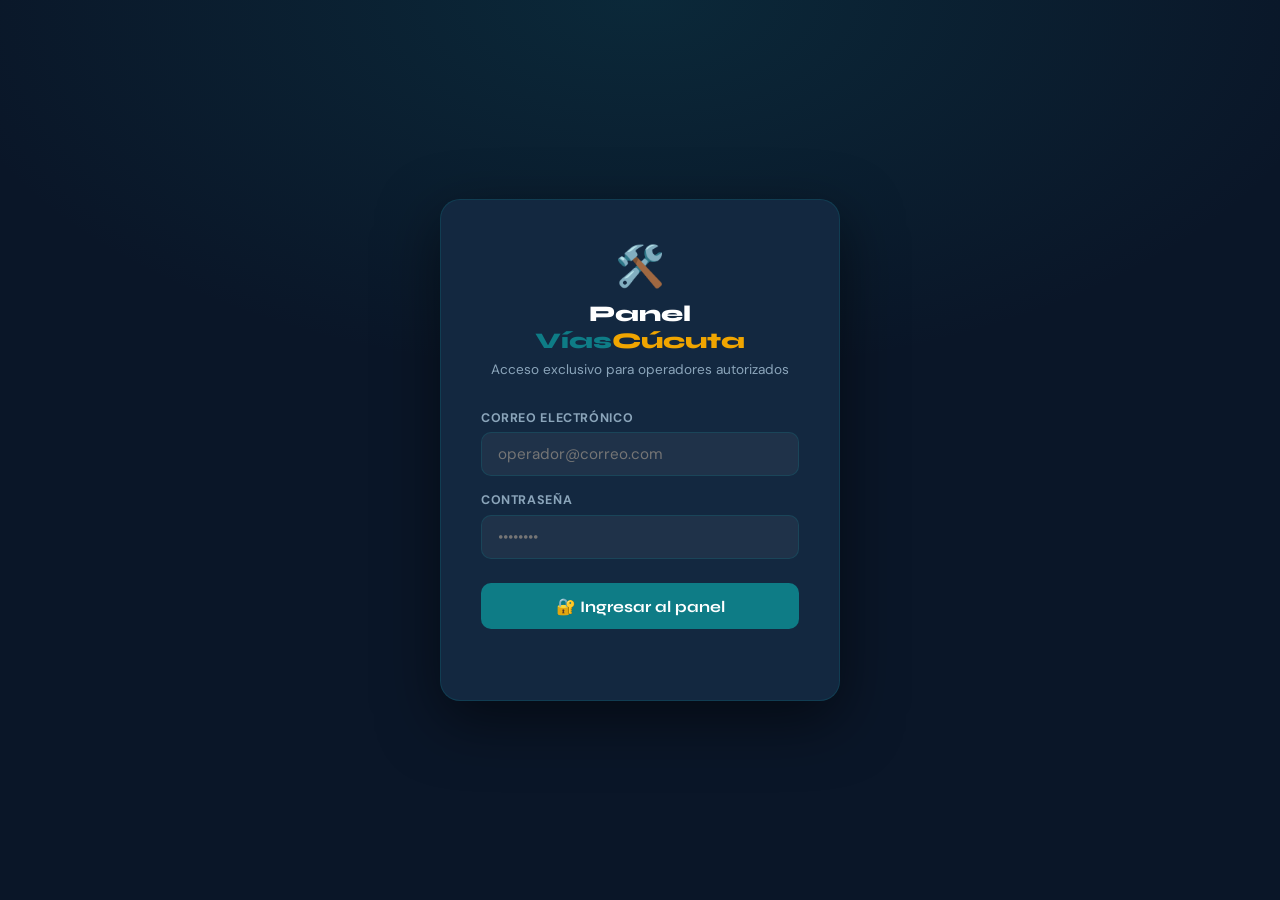
==== commit 1a15c594: "Mega update chavales" ====
--- a/admin.html
+++ b/admin.html
@@ -1,883 +1,226 @@
-<!DOCTYPE html>
-<html lang="es">
-<head>
-	<meta charset="UTF-8"/>
-	<meta name="viewport" content="width=device-width, initial-scale=1.0"/>
-	<title>VíasCúcuta — Panel Operador</title>
-	<link rel="preconnect" href="https://fonts.googleapis.com"/>
-	<link href="https://fonts.googleapis.com/css2?family=Syne:wght@400;600;700;800&family=DM+Sans:wght@300;400;500&display=swap" rel="stylesheet"/>
-	<link rel="stylesheet" href="https://unpkg.com/leaflet@1.9.4/dist/leaflet.css"/>
-	<script src="https://unpkg.com/leaflet@1.9.4/dist/leaflet.js"></script>
-
-	<script type="module">
-        import { initializeApp }     from "https://www.gstatic.com/firebasejs/10.12.0/firebase-app.js";
-        import { getFirestore, collection, onSnapshot, query, orderBy, doc, updateDoc }
-            from "https://www.gstatic.com/firebasejs/10.12.0/firebase-firestore.js";
-        import { getAuth, signInWithEmailAndPassword, signOut, onAuthStateChanged }
-            from "https://www.gstatic.com/firebasejs/10.12.0/firebase-auth.js";
-
-        const firebaseConfig = {
-            apiKey: "AIzaSyAW15yvAjBHQR068JguNhaL_Tmtzoovmio",
-            authDomain: "vias-cucuta.firebaseapp.com",
-            projectId: "vias-cucuta",
-            storageBucket: "vias-cucuta.firebasestorage.app",
-            messagingSenderId: "1002872048654",
-            appId: "1:1002872048654:web:e673afed3fc382ef80c05f"
-        };
-
-        const app  = initializeApp(firebaseConfig);
-        const db   = getFirestore(app);
-        const auth = getAuth(app);
-
-        window._db      = db;
-        window._auth    = auth;
-        window._fns     = { collection, onSnapshot, query, orderBy, doc, updateDoc };
-        window._authFns = { signInWithEmailAndPassword, signOut, onAuthStateChanged };
-	</script>
-
-	<style>
-        :root {
-            --navy:   #0A1628; --navy2: #0D2137; --card: #132840;
-            --teal:   #0E7C86; --teal-light: #13A3B0;
-            --gold:   #F0A500; --coral: #E05C4A; --green: #27AE60;
-            --white:  #FFFFFF; --gray: #8BA5BA;
-            --border: rgba(14,124,134,0.25);
-            --font-head: 'Syne', sans-serif;
-            --font-body: 'DM Sans', sans-serif;
-        }
-        * { margin:0; padding:0; box-sizing:border-box; }
-        body { background:var(--navy); color:var(--white); font-family:var(--font-body); min-height:100vh; }
-
-        /* ── NAV ── */
-        nav {
-            display:flex; align-items:center; justify-content:space-between;
-            padding:0 2rem; height:64px;
-            background:rgba(10,22,40,.97); border-bottom:1px solid var(--border);
-            position:sticky; top:0; z-index:200;
-            box-shadow:0 4px 24px rgba(0,0,0,.35);
-        }
-        .nav-logo { font-family:var(--font-head); font-weight:800; font-size:1.1rem; display:flex; align-items:center; gap:.5rem; }
-        .nav-logo span { color:var(--teal); }
-        .nav-logo em   { color:var(--gold); font-style:normal; }
-        .nav-user { display:flex; align-items:center; gap:.75rem; }
-        .nav-email { font-size:.78rem; color:var(--gray); background:rgba(255,255,255,.05); padding:.3rem .85rem; border-radius:99px; border:1px solid var(--border); }
-        .nav-back { color:var(--gray); text-decoration:none; font-size:.85rem; font-weight:600; display:flex; align-items:center; gap:.4rem; padding:.4rem .9rem; border-radius:8px; border:1px solid var(--border); transition:all .2s; }
-        .nav-back:hover { color:var(--white); border-color:var(--teal); background:var(--card); }
-        .logout-btn { background:transparent; border:1px solid var(--border); color:var(--gray); padding:.35rem .9rem; border-radius:8px; cursor:pointer; font-family:var(--font-body); font-size:.82rem; font-weight:600; transition:all .2s; }
-        .logout-btn:hover { border-color:var(--coral); color:var(--coral); }
-
-        /* ── LAYOUT ── */
-        .wrapper { max-width:1300px; margin:0 auto; padding:2rem; }
-
-        /* ── PAGE HEADER ── */
-        .page-header { margin-bottom:2rem; display:flex; justify-content:space-between; align-items:flex-end; flex-wrap:wrap; gap:1rem; }
-        .page-header h1 { font-family:'Courier New',monospace; font-size:clamp(2rem,4vw,3.2rem); font-weight:800; line-height:1.1; }
-        .page-header p  { color:var(--gray); margin-top:.3rem; font-size:.9rem; }
-        .live-badge {
-            display:flex; align-items:center; gap:.5rem; font-size:.75rem; font-weight:700;
-            padding:.35rem .9rem; border-radius:99px;
-            background:rgba(39,174,96,.12); border:1px solid rgba(39,174,96,.3); color:var(--green);
-            white-space:nowrap;
-        }
-        .live-badge::before { content:'●'; animation:pulse 2s infinite; }
-        @keyframes pulse { 0%,100%{opacity:1} 50%{opacity:.3} }
-
-        /* ── STATS ── */
-        .stats { display:grid; grid-template-columns:repeat(4,1fr); gap:1rem; margin-bottom:2rem; }
-        @media(max-width:700px){ .stats { grid-template-columns:repeat(2,1fr); } }
-        .stat-card {
-            background:var(--card); border:1px solid var(--border); border-radius:16px;
-            padding:1.4rem 1.5rem; position:relative; overflow:hidden;
-            transition:transform .2s, box-shadow .2s;
-        }
-        .stat-card:hover { transform:translateY(-3px); box-shadow:0 12px 32px rgba(0,0,0,.35); }
-        .stat-card::before {
-            content:''; position:absolute; top:0; left:0; right:0; height:3px;
-            border-radius:16px 16px 0 0;
-        }
-        .stat-card:nth-child(1)::before { background:linear-gradient(90deg,var(--teal),var(--teal-light)); }
-        .stat-card:nth-child(2)::before { background:linear-gradient(90deg,var(--gold),#FFC93C); }
-        .stat-card:nth-child(3)::before { background:linear-gradient(90deg,var(--teal-light),#5DD8E3); }
-        .stat-card:nth-child(4)::before { background:linear-gradient(90deg,var(--green),#4CD97B); }
-        .stat-icon { font-size:1.6rem; margin-bottom:.6rem; }
-        .stat-card .n { font-family:var(--font-head); font-size:2.2rem; font-weight:800; }
-        .stat-card .l { color:var(--gray); font-size:.8rem; margin-top:.25rem; }
-
-        /* ── MAP SECTION ── */
-        .map-section { margin-bottom:2rem; }
-        .map-section-header {
-            display:flex; justify-content:space-between; align-items:center;
-            margin-bottom:.9rem;
-        }
-        .map-section-title {
-            font-family:var(--font-head); font-size:.82rem; font-weight:700;
-            color:var(--gray); letter-spacing:.08em; text-transform:uppercase;
-            display:flex; align-items:center; gap:.5rem;
-        }
-        .map-count-tag {
-            font-size:.75rem; color:var(--gray);
-            background:rgba(255,255,255,.05); border:1px solid var(--border);
-            padding:.25rem .75rem; border-radius:99px;
-        }
-        #admin-map {
-            height:380px; border-radius:16px; border:1px solid var(--border);
-            box-shadow:0 12px 40px rgba(0,0,0,.4);
-        }
-        /* Leaflet dark popup */
-        .leaflet-popup-content-wrapper {
-            background:var(--card); color:var(--white);
-            border:1px solid var(--border); border-radius:12px;
-            box-shadow:0 8px 32px rgba(0,0,0,.6);
-        }
-        .leaflet-popup-tip { background:var(--card); }
-        .leaflet-popup-content { font-family:var(--font-body); font-size:.875rem; padding:.15rem .1rem; }
-        .popup-name { font-family:var(--font-head); font-weight:700; font-size:.95rem; margin-bottom:.35rem; }
-        .popup-meta { font-size:.76rem; color:var(--gray); margin-bottom:.2rem; }
-        .popup-link { font-size:.76rem; color:var(--teal-light); font-weight:700; text-decoration:none; margin-top:.5rem; display:inline-block; }
-        .popup-link:hover { color:var(--white); }
-
-        /* ── FILTERS + SEARCH ── */
-        .filters-row {
-            display:flex; gap:.6rem; flex-wrap:wrap;
-            margin-bottom:1.2rem; align-items:center;
-        }
-        .filter-label { color:var(--gray); font-size:.8rem; font-weight:600; flex-shrink:0; }
-        .filter-btn {
-            background:transparent; border:1px solid var(--border); color:var(--gray);
-            padding:.35rem .9rem; border-radius:99px; cursor:pointer;
-            font-family:var(--font-body); font-size:.82rem; font-weight:500; transition:all .2s;
-        }
-        .filter-btn:hover { border-color:var(--teal); color:var(--white); }
-        .filter-btn.active { background:rgba(14,124,134,.2); border-color:var(--teal); color:var(--teal-light); font-weight:700; }
-        .filter-sep { width:1px; height:20px; background:var(--border); flex-shrink:0; }
-        .search-wrap { position:relative; flex:1; min-width:220px; }
-        .search-icon { position:absolute; left:.85rem; top:50%; transform:translateY(-50%); color:var(--gray); font-size:.9rem; pointer-events:none; }
-        .search-input {
-            width:100%; background:rgba(255,255,255,.05); border:1px solid var(--border);
-            border-radius:99px; padding:.42rem 1rem .42rem 2.4rem;
-            color:var(--white); font-family:var(--font-body); font-size:.875rem;
-            outline:none; transition:border-color .2s, box-shadow .2s;
-        }
-        .search-input:focus { border-color:var(--teal); box-shadow:0 0 0 3px rgba(14,124,134,.15); }
-        .search-input::placeholder { color:var(--gray); }
-
-        /* ── TABLE ── */
-        .table-wrap { background:var(--card); border:1px solid var(--border); border-radius:16px; overflow:hidden; }
-        table { width:100%; border-collapse:collapse; }
-        thead th {
-            padding:.85rem 1.2rem; text-align:left; font-size:.71rem; font-weight:700;
-            color:var(--gray); letter-spacing:.07em; text-transform:uppercase;
-            background:rgba(255,255,255,.025); border-bottom:1px solid var(--border);
-        }
-        tbody tr { border-bottom:1px solid rgba(255,255,255,.04); cursor:pointer; transition:background .15s, border-left .15s; }
-        tbody tr:last-child { border-bottom:none; }
-        tbody tr:hover { background:rgba(14,124,134,.09); }
-        tbody td { padding:.85rem 1.2rem; font-size:.875rem; vertical-align:middle; }
-        .td-type { font-weight:600; }
-        .td-addr { color:var(--gray); font-size:.82rem; max-width:200px; overflow:hidden; text-overflow:ellipsis; white-space:nowrap; }
-        .td-date { color:var(--gray); font-size:.8rem; }
-        .photos-count { display:inline-flex; align-items:center; gap:.3rem; color:var(--gray); font-size:.8rem; }
-
-        /* ── BADGES ── */
-        .badge { display:inline-flex; align-items:center; padding:.25rem .7rem; border-radius:99px; font-size:.72rem; font-weight:700; border:1px solid; white-space:nowrap; }
-        .badge-pending  { color:var(--gold);       background:rgba(240,165,0,.12);  border-color:rgba(240,165,0,.3); }
-        .badge-progress { color:var(--teal-light); background:rgba(14,124,134,.12); border-color:rgba(14,124,134,.3); }
-        .badge-done     { color:var(--green);      background:rgba(39,174,96,.12);  border-color:rgba(39,174,96,.3); }
-        .badge-critico  { color:var(--coral);      background:rgba(224,92,74,.12);  border-color:rgba(224,92,74,.3); }
-        .badge-moderado { color:var(--gold);       background:rgba(240,165,0,.12);  border-color:rgba(240,165,0,.3); }
-        .badge-leve     { color:var(--green);      background:rgba(39,174,96,.12);  border-color:rgba(39,174,96,.3); }
-
-        /* ── PAGINATION ── */
-        .pagination {
-            display:flex; justify-content:space-between; align-items:center;
-            padding:1rem 1.4rem; border-top:1px solid var(--border);
-        }
-        .page-info { font-size:.8rem; color:var(--gray); }
-        .page-btns { display:flex; gap:.5rem; align-items:center; }
-        .page-btn {
-            background:transparent; border:1px solid var(--border); color:var(--gray);
-            padding:.4rem .9rem; border-radius:8px; cursor:pointer;
-            font-family:var(--font-body); font-size:.82rem; font-weight:600; transition:all .2s;
-        }
-        .page-btn:hover:not(:disabled) { border-color:var(--teal); color:var(--white); }
-        .page-btn:disabled { opacity:.3; cursor:not-allowed; }
-        .page-current { font-size:.8rem; color:var(--teal-light); font-weight:700; padding:0 .4rem; }
-
-        /* ── EMPTY ── */
-        .empty { text-align:center; padding:3.5rem; color:var(--gray); }
-
-        /* ── MODAL ── */
-        .modal-overlay {
-            position:fixed; inset:0; background:rgba(0,0,0,.75); z-index:1000;
-            display:flex; align-items:center; justify-content:center;
-            opacity:0; pointer-events:none; transition:opacity .25s; backdrop-filter:blur(4px);
-        }
-        .modal-overlay.show { opacity:1; pointer-events:all; }
-        .modal {
-            background:var(--card); border:1px solid var(--border); border-radius:20px;
-            padding:2rem; width:90%; max-width:600px; max-height:87vh; overflow-y:auto;
-            transform:scale(.96); transition:transform .25s;
-            box-shadow:0 24px 64px rgba(0,0,0,.55);
-        }
-        .modal-overlay.show .modal { transform:scale(1); }
-        .modal::-webkit-scrollbar { width:4px; }
-        .modal::-webkit-scrollbar-thumb { background:var(--border); border-radius:99px; }
-        .modal-header { display:flex; justify-content:space-between; align-items:flex-start; margin-bottom:1.5rem; }
-        .modal-title  { font-family:var(--font-head); font-size:1.35rem; font-weight:800; }
-        .modal-close  { background:rgba(255,255,255,.08); border:none; color:var(--white); width:32px; height:32px; border-radius:50%; cursor:pointer; font-size:1rem; display:flex; align-items:center; justify-content:center; transition:background .2s; flex-shrink:0; }
-        .modal-close:hover { background:rgba(255,255,255,.18); }
-        .modal-badges { display:flex; gap:.6rem; margin-bottom:1.5rem; flex-wrap:wrap; }
-        .modal-section { margin-bottom:1.2rem; }
-        .modal-label  { font-size:.72rem; font-weight:700; color:var(--gray); letter-spacing:.07em; text-transform:uppercase; margin-bottom:.4rem; }
-        .modal-value  { font-size:.95rem; color:#D4E4F0; line-height:1.5; }
-        .photo-grid { display:flex; gap:.6rem; flex-wrap:wrap; margin-top:.5rem; }
-        .photo-grid img { width:120px; height:90px; object-fit:cover; border-radius:8px; border:2px solid var(--border); cursor:pointer; transition:transform .15s, border-color .15s; }
-        .photo-grid img:hover { transform:scale(1.05); border-color:var(--teal); }
-        .map-link-btn {
-            display:inline-flex; align-items:center; gap:.4rem; margin-top:.6rem;
-            font-size:.8rem; color:var(--teal-light); font-weight:600;
-            background:rgba(14,124,134,.1); border:1px solid rgba(14,124,134,.3);
-            padding:.3rem .8rem; border-radius:99px; cursor:pointer;
-            border:1px solid rgba(14,124,134,.3); text-decoration:none;
-            transition:all .2s;
-        }
-        .map-link-btn:hover { background:rgba(14,124,134,.2); color:var(--white); }
-        .status-actions { display:flex; gap:.75rem; flex-wrap:wrap; margin-top:1.5rem; padding-top:1.5rem; border-top:1px solid var(--border); }
-        .status-btn { flex:1; min-width:120px; padding:.7rem 1rem; border-radius:10px; border:2px solid; cursor:pointer; font-family:var(--font-body); font-size:.875rem; font-weight:700; transition:all .2s; background:transparent; }
-        .status-btn.pending  { border-color:rgba(240,165,0,.5);  color:var(--gold);       }
-        .status-btn.progress { border-color:rgba(14,124,134,.5); color:var(--teal-light); }
-        .status-btn.done     { border-color:rgba(39,174,96,.5);  color:var(--green);      }
-        .status-btn:hover    { opacity:.8; transform:translateY(-1px); }
-        .status-btn.current  { opacity:.35; cursor:default; transform:none; }
-
-        /* ── LIGHTBOX ── */
-        .lightbox { position:fixed; inset:0; background:rgba(0,0,0,.9); z-index:2000; display:flex; align-items:center; justify-content:center; opacity:0; pointer-events:none; transition:opacity .2s; }
-        .lightbox.show { opacity:1; pointer-events:all; }
-        .lightbox img { max-width:90vw; max-height:85vh; border-radius:10px; object-fit:contain; box-shadow:0 20px 60px rgba(0,0,0,.7); }
-        .lightbox-close { position:fixed; top:1.5rem; right:1.5rem; background:rgba(255,255,255,.15); border:none; color:#fff; width:36px; height:36px; border-radius:50%; font-size:1.2rem; cursor:pointer; display:flex; align-items:center; justify-content:center; transition:background .2s; }
-        .lightbox-close:hover { background:rgba(255,255,255,.28); }
-
-        /* ── TOAST ── */
-        .toast { position:fixed; bottom:2rem; right:2rem; z-index:3000; background:var(--navy2); border:1px solid var(--border); border-radius:12px; padding:.9rem 1.3rem; display:flex; align-items:center; gap:.75rem; font-size:.875rem; font-weight:500; transform:translateY(120%); transition:transform .3s; box-shadow:0 8px 32px rgba(0,0,0,.4); max-width:340px; }
-        .toast.show { transform:translateY(0); }
-
-        /* ── LOGIN ── */
-        .login-screen {
-            min-height:100vh; display:flex; align-items:center; justify-content:center;
-            background: radial-gradient(ellipse 80% 60% at 50% 0%, rgba(14,124,134,.18) 0%, transparent 70%), var(--navy);
-        }
-        .login-box {
-            background:var(--card); border:1px solid var(--border); border-radius:20px;
-            padding:2.5rem; width:90%; max-width:400px;
-            box-shadow:0 20px 60px rgba(0,0,0,.5);
-        }
-        .login-logo { text-align:center; margin-bottom:2rem; }
-        .login-logo h1 { font-family:var(--font-head); font-size:1.6rem; font-weight:800; }
-        .login-logo h1 span { color:var(--teal); }
-        .login-logo h1 em   { color:var(--gold); font-style:normal; }
-        .login-logo p { color:var(--gray); font-size:.875rem; margin-top:.4rem; }
-        .login-group { margin-bottom:1.2rem; }
-        .login-group label { display:block; font-size:.8rem; font-weight:700; color:var(--gray); letter-spacing:.04em; text-transform:uppercase; margin-bottom:.5rem; }
-        .login-group input {
-            width:100%; background:rgba(255,255,255,.05); border:1px solid var(--border);
-            border-radius:10px; padding:.75rem 1rem; color:var(--white);
-            font-family:var(--font-body); font-size:.95rem; outline:none;
-            transition:border-color .2s, box-shadow .2s;
-        }
-        .login-group input:focus { border-color:var(--teal); box-shadow:0 0 0 3px rgba(14,124,134,.2); }
-        .login-btn {
-            width:100%; background:var(--teal); color:var(--white); border:none;
-            padding:1rem; border-radius:12px; cursor:pointer;
-            font-family:var(--font-head); font-size:1rem; font-weight:700;
-            transition:all .2s; margin-top:.5rem;
-        }
-        .login-btn:hover { background:var(--teal-light); transform:translateY(-2px); box-shadow:0 8px 24px rgba(14,124,134,.4); }
-        .login-btn:disabled { opacity:.5; cursor:not-allowed; transform:none; box-shadow:none; }
-        .login-error { color:var(--coral); font-size:.85rem; margin-top:.8rem; text-align:center; min-height:1.2rem; }
-
-        @media(max-width:900px) {
-            .wrapper { padding:1.25rem; }
-            thead th:nth-child(5), tbody td:nth-child(5),
-            thead th:nth-child(7), tbody td:nth-child(7) { display:none; }
-        }
-	</style>
-</head>
-<body>
-
-<!-- ══════════════════ LOGIN ══════════════════ -->
-<div class="login-screen" id="login-screen">
-	<div class="login-box">
-		<div class="login-logo">
-			<div style="font-size:2.5rem;margin-bottom:.5rem;">🛠️</div>
-			<h1>Panel <span>Vías</span><em>Cúcuta</em></h1>
-			<p>Acceso exclusivo para operadores autorizados</p>
-		</div>
-		<div class="login-group">
-			<label>Correo electrónico</label>
-			<input type="email" id="login-email" placeholder="operador@correo.com" autocomplete="email"/>
-		</div>
-		<div class="login-group">
-			<label>Contraseña</label>
-			<input type="password" id="login-pass" placeholder="••••••••" autocomplete="current-password"/>
-		</div>
-		<button class="login-btn" id="login-btn" onclick="doLogin()">🔐 Ingresar al panel</button>
-		<p class="login-error" id="login-error"></p>
-	</div>
-</div>
-
-<!-- ══════════════════ PANEL ══════════════════ -->
-<div id="panel" style="display:none;">
-
-	<nav>
-		<div class="nav-logo">🛠️ <span>Panel</span><em>Operador</em></div>
-		<div class="nav-user">
-			<span class="nav-email" id="nav-email"></span>
-			<a href="index.html" class="nav-back">← Mapa público</a>
-			<button class="logout-btn" onclick="doLogout()">Cerrar sesión</button>
-		</div>
-	</nav>
-
-	<div class="wrapper">
-
-		<!-- HEADER -->
-		<div class="page-header">
-			<div>
-				<h1>Panel de Operador</h1>
-				<p>Gestiona y actualiza el estado de los reportes ciudadanos en tiempo real</p>
-			</div>
-			<div class="live-badge">🔴 Firebase en vivo</div>
-		</div>
-
-		<!-- STATS -->
-		<div class="stats">
-			<div class="stat-card">
-				<div class="stat-icon">📋</div>
-				<div class="n" id="s-total">—</div>
-				<div class="l">Reportes totales</div>
-			</div>
-			<div class="stat-card">
-				<div class="stat-icon">⏳</div>
-				<div class="n" style="color:var(--gold)" id="s-pending">—</div>
-				<div class="l">Pendientes</div>
-			</div>
-			<div class="stat-card">
-				<div class="stat-icon">🔧</div>
-				<div class="n" style="color:var(--teal-light)" id="s-progress">—</div>
-				<div class="l">En proceso</div>
-			</div>
-			<div class="stat-card">
-				<div class="stat-icon">✅</div>
-				<div class="n" style="color:var(--green)" id="s-done">—</div>
-				<div class="l">Resueltos</div>
-			</div>
-		</div>
-
-		<!-- MAPA ADMIN -->
-		<div class="map-section">
-			<div class="map-section-header">
-				<div class="map-section-title">🗺️ Distribución geográfica</div>
-				<span class="map-count-tag" id="map-count-tag">Cargando...</span>
-			</div>
-			<div id="admin-map"></div>
-		</div>
-
-		<!-- SEARCH + FILTERS -->
-		<div class="filters-row">
-			<div class="search-wrap">
-				<span class="search-icon">🔍</span>
-				<input class="search-input" id="search-input"
-				       placeholder="Buscar por tipo, dirección o reportero..."
-				       oninput="onSearch()"/>
-			</div>
-			<div class="filter-sep"></div>
-			<span class="filter-label">Severidad:</span>
-			<button class="filter-btn active" data-sev="todos">Todos</button>
-			<button class="filter-btn" data-sev="critico">🔴 Crítico</button>
-			<button class="filter-btn" data-sev="moderado">🟠 Moderado</button>
-			<button class="filter-btn" data-sev="leve">🟡 Leve</button>
-			<div class="filter-sep"></div>
-			<span class="filter-label">Estado:</span>
-			<button class="filter-btn active" data-status="todos">Todos</button>
-			<button class="filter-btn" data-status="pending">Pendiente</button>
-			<button class="filter-btn" data-status="progress">En proceso</button>
-			<button class="filter-btn" data-status="done">Resuelto</button>
-		</div>
-
-		<!-- TABLE + PAGINATION -->
-		<div class="table-wrap">
-			<table>
-				<thead>
-				<tr>
-					<th>Tipo de daño</th>
-					<th>Dirección</th>
-					<th>Severidad</th>
-					<th>Estado</th>
-					<th>Fotos</th>
-					<th>Hace</th>
-					<th>Reportado por</th>
-				</tr>
-				</thead>
-				<tbody id="tabla-body">
-				<tr><td colspan="7" class="empty">Cargando reportes...</td></tr>
-				</tbody>
-			</table>
-			<div class="pagination">
-				<span class="page-info" id="page-info">—</span>
-				<div class="page-btns">
-					<button class="page-btn" id="btn-prev" onclick="changePage(-1)" disabled>← Anterior</button>
-					<span class="page-current" id="page-current">1 / 1</span>
-					<button class="page-btn" id="btn-next" onclick="changePage(1)" disabled>Siguiente →</button>
-				</div>
-			</div>
-		</div>
-
-	</div><!-- /wrapper -->
-
-	<!-- MODAL DETALLE -->
-	<div class="modal-overlay" id="modal">
-		<div class="modal">
-			<div class="modal-header">
-				<div class="modal-title" id="m-title">—</div>
-				<button class="modal-close" onclick="closeModal()">✕</button>
-			</div>
-			<div class="modal-badges" id="m-badges"></div>
-
-			<div class="modal-section">
-				<div class="modal-label">📍 Dirección</div>
-				<div class="modal-value" id="m-addr">—</div>
-			</div>
-			<div class="modal-section">
-				<div class="modal-label">📝 Descripción</div>
-				<div class="modal-value" id="m-desc">—</div>
-			</div>
-			<div class="modal-section">
-				<div class="modal-label">👤 Reportado por</div>
-				<div class="modal-value" id="m-reporter">—</div>
-			</div>
-			<div class="modal-section">
-				<div class="modal-label">📌 Coordenadas GPS</div>
-				<div class="modal-value" id="m-coords">—</div>
-				<a class="map-link-btn" id="m-gmaps" href="#" target="_blank" rel="noopener">
-					🗺️ Ver en Google Maps
-				</a>
-			</div>
-			<div class="modal-section">
-				<div class="modal-label">🕐 Tiempo desde el reporte</div>
-				<div class="modal-value" id="m-date">—</div>
-			</div>
-			<div class="modal-section" id="m-photos-section" style="display:none;">
-				<div class="modal-label">📷 Fotos adjuntas</div>
-				<div class="photo-grid" id="m-photos"></div>
-			</div>
-
-			<div class="status-actions">
-				<button class="status-btn pending"  id="btn-pending"  onclick="setStatus('pending')">⏳ Pendiente</button>
-				<button class="status-btn progress" id="btn-progress" onclick="setStatus('progress')">🔧 En proceso</button>
-				<button class="status-btn done"     id="btn-done"     onclick="setStatus('done')">✅ Resuelto</button>
-			</div>
-		</div>
-	</div>
-
-	<!-- LIGHTBOX -->
-	<div class="lightbox" id="lightbox" onclick="closeLightbox()">
-		<button class="lightbox-close" onclick="closeLightbox()">✕</button>
-		<img id="lb-img" src="" alt="foto"/>
-	</div>
-
-	<!-- TOAST -->
-	<div class="toast" id="toast">
-		<span id="toast-icon">✅</span>
-		<span id="toast-msg">Estado actualizado</span>
-	</div>
-
-</div><!-- /panel -->
-
-<script>
-    /* ══════════════════════════════════════════════════════════════
-       CONSTANTES
-    ══════════════════════════════════════════════════════════════ */
-    const CUCUTA      = [7.8939, -72.5078];
-    const SEV_LABEL   = { critico:'🔴 Crítico', moderado:'🟠 Moderado', leve:'🟡 Leve' };
-    const STATUS_LABEL= { pending:'Pendiente', progress:'En proceso', done:'Resuelto' };
-    const SEVER_COLOR = { critico:'#E05C4A', moderado:'#F0A500', leve:'#27AE60' };
-
-    let allReports   = [];
-    let filtroSev    = 'todos';
-    let filtroStatus = 'todos';
-    let searchTerm   = '';
-    let currentPage  = 1;
-    const PAGE_SIZE  = 10;
-    let currentId    = null;
-    let firestoreUnsub = null;
-    let adminMap, adminMarkersLayer;
-
-    /* ══════════════════════════════════════════════════════════════
-       HELPERS
-    ══════════════════════════════════════════════════════════════ */
-    function timeAgo(ts) {
-        if (!ts) return '—';
-        const date = ts.toDate
-            ? ts.toDate()
-            : (ts.seconds ? new Date(ts.seconds * 1000) : new Date(ts));
-        if (isNaN(date.getTime())) return '—';
-        const s = Math.floor((Date.now() - date.getTime()) / 1000);
-        if (s < 60)    return 'Hace un momento';
-        if (s < 3600)  return `Hace ${Math.floor(s / 60)} min`;
-        if (s < 86400) return `Hace ${Math.floor(s / 3600)} h`;
-        return `Hace ${Math.floor(s / 86400)} días`;
-    }
-
-    /* ══════════════════════════════════════════════════════════════
-       AUTH
-    ══════════════════════════════════════════════════════════════ */
-    window.addEventListener('load', () => {
-        setTimeout(() => {
-            const auth    = window._auth;
-            const authFns = window._authFns;
-            if (!auth) return;
-            authFns.onAuthStateChanged(auth, user => {
-                if (user) showPanel(user);
-                else      showLogin();
-            });
-        }, 600);
-    });
-
-    function showPanel(user) {
-        document.getElementById('login-screen').style.display = 'none';
-        document.getElementById('panel').style.display = 'block';
-        document.getElementById('nav-email').textContent = user.email;
-        initAdminMap();
-        startFirestore();
-    }
-
-    function showLogin() {
-        document.getElementById('login-screen').style.display = 'flex';
-        document.getElementById('panel').style.display = 'none';
-        if (firestoreUnsub) { firestoreUnsub(); firestoreUnsub = null; }
-    }
-
-    async function doLogin() {
-        const email = document.getElementById('login-email').value.trim();
-        const pass  = document.getElementById('login-pass').value;
-        const btn   = document.getElementById('login-btn');
-        const err   = document.getElementById('login-error');
-        if (!email || !pass) { err.textContent = 'Completa todos los campos.'; return; }
-        btn.disabled = true;
-        btn.textContent = '⏳ Verificando...';
-        err.textContent = '';
-        try {
-            await window._authFns.signInWithEmailAndPassword(window._auth, email, pass);
-        } catch(e) {
-            const msgs = {
-                'auth/user-not-found':     'Usuario no encontrado.',
-                'auth/wrong-password':     'Contraseña incorrecta.',
-                'auth/invalid-email':      'Correo inválido.',
-                'auth/invalid-credential': 'Credenciales incorrectas.',
-                'auth/too-many-requests':  'Demasiados intentos. Intenta más tarde.',
-            };
-            err.textContent = msgs[e.code] || `Error: ${e.message}`;
-            btn.disabled = false;
-            btn.textContent = '🔐 Ingresar al panel';
-        }
-    }
-
-    async function doLogout() {
-        await window._authFns.signOut(window._auth);
-    }
-
-    document.addEventListener('keydown', e => {
-        if (e.key === 'Enter' && document.getElementById('login-screen').style.display !== 'none') doLogin();
-    });
-
-    /* ══════════════════════════════════════════════════════════════
-       FIRESTORE — sincronización en tiempo real
-    ══════════════════════════════════════════════════════════════ */
-    function startFirestore() {
-        const db  = window._db;
-        const fns = window._fns;
-        if (!db) return;
-        const q = fns.query(fns.collection(db, 'reportes'), fns.orderBy('timestamp', 'desc'));
-        firestoreUnsub = fns.onSnapshot(q, snap => {
-            const prevCount = allReports.length;
-            allReports = snap.docs.map(d => ({ id: d.id, ...d.data() }));
-            // Notificar nuevo reporte
-            if (prevCount > 0 && allReports.length > prevCount) {
-                showToast('🆕', `Nuevo reporte recibido — ${allReports.length} total`);
-            }
-            updateStats();
-            renderTable();
-            renderAdminMarkers();
-        }, err => {
-            console.error('Firestore error:', err);
-            showToast('❌', 'Error al leer Firestore. Revisa reglas de seguridad.');
-        });
-    }
-
-    /* ══════════════════════════════════════════════════════════════
-       MAPA ADMINISTRATIVO
-    ══════════════════════════════════════════════════════════════ */
-    function initAdminMap() {
-        adminMap = L.map('admin-map', { center: CUCUTA, zoom: 13 });
-        L.tileLayer('https://{s}.basemaps.cartocdn.com/dark_all/{z}/{x}/{y}{r}.png', {
-            attribution: '&copy; <a href="https://carto.com">CARTO</a>', maxZoom: 19
-        }).addTo(adminMap);
-        adminMarkersLayer = L.layerGroup().addTo(adminMap);
-    }
-
-    function makeAdminIcon(color) {
-        return L.divIcon({
-            className: '',
-            html: `<div style="
-                width:16px;height:16px;background:${color};border-radius:50%;
-                border:3px solid rgba(255,255,255,.9);
-                box-shadow:0 2px 10px rgba(0,0,0,.6), 0 0 0 3px ${color}44;
-            "></div>`,
-            iconSize: [16, 16], iconAnchor: [8, 8]
-        });
-    }
-
-    function renderAdminMarkers() {
-        if (!adminMarkersLayer) return;
-        adminMarkersLayer.clearLayers();
-        let count = 0;
-        allReports.forEach(r => {
-            if (!r.lat || !r.lng) return;
-            count++;
-            const color = SEVER_COLOR[r.severity] || '#8BA5BA';
-            const m = L.marker([r.lat, r.lng], { icon: makeAdminIcon(color) });
-            m.bindPopup(`
-                <div class="popup-name">${r.type || '—'}</div>
-                <div class="popup-meta">📍 ${r.address || '—'}</div>
-                <div class="popup-meta">${SEV_LABEL[r.severity] || '—'} &nbsp;·&nbsp; ${STATUS_LABEL[r.status] || '—'}</div>
-                <div class="popup-meta">🕐 ${timeAgo(r.timestamp)}</div>
-                <a class="popup-link" onclick="event.preventDefault();openModal('${r.id}');" href="#">Ver detalle →</a>
-            `, { maxWidth: 240 });
-            m.addTo(adminMarkersLayer);
-        });
-        document.getElementById('map-count-tag').textContent =
-            count ? `${count} marcador${count !== 1 ? 'es' : ''} activo${count !== 1 ? 's' : ''}` : 'Sin coordenadas';
-    }
-
-    function flyToReport(lat, lng) {
-        if (!adminMap || !lat || !lng) return;
-        adminMap.flyTo([lat, lng], 16, { duration: 1.2 });
-        // scroll to map (top of page)
-        document.getElementById('admin-map').scrollIntoView({ behavior: 'smooth', block: 'center' });
-    }
-
-    /* ══════════════════════════════════════════════════════════════
-       ESTADÍSTICAS
-    ══════════════════════════════════════════════════════════════ */
-    function updateStats() {
-        animateNumber('s-total',    allReports.length);
-        animateNumber('s-pending',  allReports.filter(r => r.status === 'pending').length);
-        animateNumber('s-progress', allReports.filter(r => r.status === 'progress').length);
-        animateNumber('s-done',     allReports.filter(r => r.status === 'done').length);
-    }
-
-    function animateNumber(id, target) {
-        const el = document.getElementById(id);
-        const current = parseInt(el.textContent) || 0;
-        if (current === target) return;
-        el.textContent = target;
-        el.style.transform = 'scale(1.15)';
-        setTimeout(() => { el.style.transform = ''; el.style.transition = 'transform .3s'; }, 200);
-    }
-
-    /* ══════════════════════════════════════════════════════════════
-       FILTROS, BÚSQUEDA Y PAGINACIÓN
-    ══════════════════════════════════════════════════════════════ */
-    function getFiltered() {
-        const term = searchTerm.toLowerCase();
-        return allReports.filter(r => {
-            const okSev    = filtroSev    === 'todos' || r.severity === filtroSev;
-            const okStatus = filtroStatus === 'todos' || r.status   === filtroStatus;
-            const okSearch = !term ||
-                (r.type     && r.type.toLowerCase().includes(term))     ||
-                (r.address  && r.address.toLowerCase().includes(term))  ||
-                (r.reporter && r.reporter.toLowerCase().includes(term)) ||
-                (r.desc     && r.desc.toLowerCase().includes(term));
-            return okSev && okStatus && okSearch;
-        });
-    }
-
-    function onSearch() {
-        searchTerm  = document.getElementById('search-input').value.trim();
-        currentPage = 1;
-        renderTable();
-    }
-
-    function changePage(delta) {
-        const maxPage = Math.ceil(getFiltered().length / PAGE_SIZE) || 1;
-        currentPage = Math.max(1, Math.min(currentPage + delta, maxPage));
-        renderTable();
-    }
-
-    // ── Botones de filtro ─────────────────────────────────────────
-    document.querySelectorAll('[data-sev]').forEach(btn => {
-        btn.addEventListener('click', () => {
-            document.querySelectorAll('[data-sev]').forEach(b => b.classList.remove('active'));
-            btn.classList.add('active');
-            filtroSev = btn.dataset.sev;
-            currentPage = 1;
-            renderTable();
-        });
-    });
-    document.querySelectorAll('[data-status]').forEach(btn => {
-        btn.addEventListener('click', () => {
-            document.querySelectorAll('[data-status]').forEach(b => b.classList.remove('active'));
-            btn.classList.add('active');
-            filtroStatus = btn.dataset.status;
-            currentPage = 1;
-            renderTable();
-        });
-    });
-
-    /* ══════════════════════════════════════════════════════════════
-       TABLA
-    ══════════════════════════════════════════════════════════════ */
-    function renderTable() {
-        const filtered = getFiltered();
-        const maxPage  = Math.ceil(filtered.length / PAGE_SIZE) || 1;
-        if (currentPage > maxPage) currentPage = maxPage;
-        const start = (currentPage - 1) * PAGE_SIZE;
-        const page  = filtered.slice(start, start + PAGE_SIZE);
-
-        const tbody = document.getElementById('tabla-body');
-        if (!filtered.length) {
-            tbody.innerHTML = '<tr><td colspan="7" class="empty">No hay reportes con estos filtros.</td></tr>';
-        } else {
-            tbody.innerHTML = page.map(r => `
-                <tr onclick="openModal('${r.id}')">
-                    <td class="td-type">${r.type || '—'}</td>
-                    <td class="td-addr" title="${r.address || ''}">${r.address || '—'}</td>
-                    <td><span class="badge badge-${r.severity}">${SEV_LABEL[r.severity] || r.severity}</span></td>
-                    <td><span class="badge badge-${r.status}">${STATUS_LABEL[r.status] || r.status}</span></td>
-                    <td>${r.photos && r.photos.length
-                ? `<span class="photos-count">📷 ${r.photos.length}</span>`
-                : `<span style="color:var(--gray);font-size:.8rem;">—</span>`}
-                    </td>
-                    <td class="td-date">${timeAgo(r.timestamp)}</td>
-                    <td class="td-date">${r.reporter || 'Anónimo'}</td>
-                </tr>
-            `).join('');
-        }
-
-        // Pagination UI
-        const total = filtered.length;
-        const from  = total ? start + 1 : 0;
-        const to    = Math.min(start + PAGE_SIZE, total);
-        document.getElementById('page-info').textContent    = total
-            ? `Mostrando ${from}–${to} de ${total} reportes`
-            : '0 reportes encontrados';
-        document.getElementById('page-current').textContent = `${currentPage} / ${maxPage}`;
-        document.getElementById('btn-prev').disabled = currentPage <= 1;
-        document.getElementById('btn-next').disabled = currentPage >= maxPage;
-    }
-
-    /* ══════════════════════════════════════════════════════════════
-       MODAL DETALLE
-    ══════════════════════════════════════════════════════════════ */
-    function openModal(id) {
-        const r = allReports.find(x => x.id === id);
-        if (!r) return;
-        currentId = id;
-
-        document.getElementById('m-title').textContent    = r.type    || '—';
-        document.getElementById('m-addr').textContent     = r.address || '—';
-        document.getElementById('m-desc').textContent     = r.desc    || 'Sin descripción.';
-        document.getElementById('m-reporter').textContent = r.reporter || 'Ciudadano anónimo';
-        document.getElementById('m-date').textContent     = timeAgo(r.timestamp);
-
-        const lat = r.lat ? Number(r.lat).toFixed(5) : null;
-        const lng = r.lng ? Number(r.lng).toFixed(5) : null;
-        document.getElementById('m-coords').textContent = lat && lng ? `${lat}, ${lng}` : '—';
-
-        // Google Maps link
-        const gmaps = document.getElementById('m-gmaps');
-        if (lat && lng) {
-            gmaps.href = `https://www.google.com/maps?q=${lat},${lng}`;
-            gmaps.style.display = 'inline-flex';
-        } else {
-            gmaps.style.display = 'none';
-        }
-
-        document.getElementById('m-badges').innerHTML =
-            `<span class="badge badge-${r.severity}">${SEV_LABEL[r.severity] || r.severity}</span>
-             <span class="badge badge-${r.status}">${STATUS_LABEL[r.status] || r.status}</span>`;
-
-        // Fotos
-        const photosSection = document.getElementById('m-photos-section');
-        const photosGrid    = document.getElementById('m-photos');
-        if (r.photos && r.photos.length) {
-            photosSection.style.display = 'block';
-            photosGrid.innerHTML = r.photos.map(url =>
-                `<img src="${url}" alt="foto" onclick="openLightbox('${url}')" />`
-            ).join('');
-        } else {
-            photosSection.style.display = 'none';
-        }
-
-        // Botones de estado — resalta el actual
-        ['pending', 'progress', 'done'].forEach(s => {
-            document.getElementById('btn-' + s).classList.toggle('current', r.status === s);
-        });
-
-        // Volar el mapa a esta ubicación
-        if (r.lat && r.lng) flyToReport(r.lat, r.lng);
-
-        document.getElementById('modal').classList.add('show');
-    }
-
-    function closeModal() {
-        document.getElementById('modal').classList.remove('show');
-        currentId = null;
-    }
-    document.getElementById('modal').addEventListener('click', e => {
-        if (e.target === document.getElementById('modal')) closeModal();
-    });
-
-    /* ══════════════════════════════════════════════════════════════
-       CAMBIO DE ESTADO
-    ══════════════════════════════════════════════════════════════ */
-    async function setStatus(newStatus) {
-        if (!currentId) return;
-        const db  = window._db;
-        const fns = window._fns;
-        try {
-            await fns.updateDoc(fns.doc(db, 'reportes', currentId), { status: newStatus });
-            showToast('✅', `Estado cambiado a "${STATUS_LABEL[newStatus]}"`);
-            closeModal();
-        } catch(e) {
-            console.error(e);
-            showToast('❌', 'Error al actualizar. Revisa las reglas de Firestore.');
-        }
-    }
-
-    /* ══════════════════════════════════════════════════════════════
-       LIGHTBOX
-    ══════════════════════════════════════════════════════════════ */
-    function openLightbox(url) {
-        document.getElementById('lb-img').src = url;
-        document.getElementById('lightbox').classList.add('show');
-    }
-    function closeLightbox() {
-        document.getElementById('lightbox').classList.remove('show');
-    }
-    document.addEventListener('keydown', e => {
-        if (e.key === 'Escape') { closeModal(); closeLightbox(); }
-    });
-
-    /* ══════════════════════════════════════════════════════════════
-       TOAST
-    ══════════════════════════════════════════════════════════════ */
-    function showToast(icon, msg) {
-        document.getElementById('toast-icon').textContent = icon;
-        document.getElementById('toast-msg').textContent  = msg;
-        const t = document.getElementById('toast');
-        t.classList.add('show');
-        setTimeout(() => t.classList.remove('show'), 3500);
-    }
-</script>
-</body>
-</html>+<!DOCTYPE html>
+<html lang="es">
+<head>
+	<meta charset="UTF-8"/>
+	<meta name="viewport" content="width=device-width, initial-scale=1.0"/>
+	<title>VíasCúcuta — Panel Operador</title>
+
+	<!-- Fuentes -->
+	<link rel="preconnect" href="https://fonts.googleapis.com"/>
+	<link href="https://fonts.googleapis.com/css2?family=Syne:wght@400;600;700;800&family=DM+Sans:wght@300;400;500&display=swap" rel="stylesheet"/>
+
+	<!-- Leaflet -->
+	<link rel="stylesheet" href="https://unpkg.com/leaflet@1.9.4/dist/leaflet.css"/>
+	<script src="https://unpkg.com/leaflet@1.9.4/dist/leaflet.js"></script>
+
+	<!-- Estilos propios -->
+	<link rel="stylesheet" href="css/admin.css"/>
+</head>
+<body>
+
+<!-- ══════════════════ LOGIN ══════════════════ -->
+<div class="login-screen" id="login-screen">
+	<div class="login-box">
+		<div class="login-logo">
+			<div style="font-size:2.5rem;margin-bottom:.5rem;">🛠️</div>
+			<h1>Panel <span>Vías</span><em>Cúcuta</em></h1>
+			<p>Acceso exclusivo para operadores autorizados</p>
+		</div>
+		<div class="login-group">
+			<label>Correo electrónico</label>
+			<input type="email" id="login-email" placeholder="operador@correo.com" autocomplete="email"/>
+		</div>
+		<div class="login-group">
+			<label>Contraseña</label>
+			<input type="password" id="login-pass" placeholder="••••••••" autocomplete="current-password"/>
+		</div>
+		<button class="login-btn" id="login-btn" onclick="doLogin()">🔐 Ingresar al panel</button>
+		<p class="login-error" id="login-error"></p>
+	</div>
+</div>
+
+<!-- ══════════════════ PANEL ══════════════════ -->
+<div id="panel" style="display:none;">
+
+	<nav>
+		<div class="nav-logo">🛠️ <span>Panel</span><em>Operador</em></div>
+		<div class="nav-user">
+			<span class="nav-email" id="nav-email"></span>
+			<a href="index.html" class="nav-back">← Mapa público</a>
+			<button class="logout-btn" onclick="doLogout()">Cerrar sesión</button>
+		</div>
+	</nav>
+
+	<div class="wrapper">
+
+		<!-- HEADER -->
+		<div class="page-header">
+			<div>
+				<h1>Panel de Operador</h1>
+				<p>Gestiona y actualiza el estado de los reportes ciudadanos en tiempo real</p>
+			</div>
+			<div class="live-badge">🔴 Firebase en vivo</div>
+		</div>
+
+		<!-- STATS -->
+		<div class="stats">
+			<div class="stat-card">
+				<div class="stat-icon">📋</div>
+				<div class="n" id="s-total">—</div>
+				<div class="l">Reportes totales</div>
+			</div>
+			<div class="stat-card">
+				<div class="stat-icon">⏳</div>
+				<div class="n" style="color:var(--gold)" id="s-pending">—</div>
+				<div class="l">Pendientes</div>
+			</div>
+			<div class="stat-card">
+				<div class="stat-icon">🔧</div>
+				<div class="n" style="color:var(--teal-light)" id="s-progress">—</div>
+				<div class="l">En proceso</div>
+			</div>
+			<div class="stat-card">
+				<div class="stat-icon">✅</div>
+				<div class="n" style="color:var(--green)" id="s-done">—</div>
+				<div class="l">Resueltos</div>
+			</div>
+		</div>
+
+		<!-- MAPA ADMIN -->
+		<div class="map-section">
+			<div class="map-section-header">
+				<div class="map-section-title">🗺️ Distribución geográfica</div>
+				<span class="map-count-tag" id="map-count-tag">Cargando...</span>
+			</div>
+			<div id="admin-map"></div>
+		</div>
+
+		<!-- SEARCH + FILTERS -->
+		<div class="filters-row">
+			<div class="search-wrap">
+				<span class="search-icon">🔍</span>
+				<input class="search-input" id="search-input"
+				       placeholder="Buscar por tipo, dirección o reportero..."
+				       oninput="onSearch()"/>
+			</div>
+			<div class="filter-sep"></div>
+			<span class="filter-label">Severidad:</span>
+			<button class="filter-btn active" data-sev="todos">Todos</button>
+			<button class="filter-btn" data-sev="critico">🔴 Crítico</button>
+			<button class="filter-btn" data-sev="moderado">🟠 Moderado</button>
+			<button class="filter-btn" data-sev="leve">🟡 Leve</button>
+			<div class="filter-sep"></div>
+			<span class="filter-label">Estado:</span>
+			<button class="filter-btn active" data-status="todos">Todos</button>
+			<button class="filter-btn" data-status="pending">Pendiente</button>
+			<button class="filter-btn" data-status="progress">En proceso</button>
+			<button class="filter-btn" data-status="done">Resuelto</button>
+		</div>
+
+		<!-- TABLE + PAGINATION -->
+		<div class="table-wrap">
+			<table>
+				<thead>
+				<tr>
+					<th>Tipo de daño</th>
+					<th>Dirección</th>
+					<th>Severidad</th>
+					<th>Estado</th>
+					<th>Fotos</th>
+					<th>Hace</th>
+					<th>Reportado por</th>
+				</tr>
+				</thead>
+				<tbody id="tabla-body">
+				<tr><td colspan="7" class="empty">Cargando reportes...</td></tr>
+				</tbody>
+			</table>
+			<div class="pagination">
+				<span class="page-info" id="page-info">—</span>
+				<div class="page-btns">
+					<button class="page-btn" id="btn-prev" onclick="changePage(-1)" disabled>← Anterior</button>
+					<span class="page-current" id="page-current">1 / 1</span>
+					<button class="page-btn" id="btn-next" onclick="changePage(1)" disabled>Siguiente →</button>
+				</div>
+			</div>
+		</div>
+
+	</div><!-- /wrapper -->
+
+	<!-- MODAL DETALLE -->
+	<div class="modal-overlay" id="modal">
+		<div class="modal">
+			<div class="modal-header">
+				<div class="modal-title" id="m-title">—</div>
+				<button class="modal-close" onclick="closeModal()">✕</button>
+			</div>
+			<div class="modal-badges" id="m-badges"></div>
+
+			<div class="modal-section">
+				<div class="modal-label">📍 Dirección</div>
+				<div class="modal-value" id="m-addr">—</div>
+			</div>
+			<div class="modal-section">
+				<div class="modal-label">📝 Descripción</div>
+				<div class="modal-value" id="m-desc">—</div>
+			</div>
+			<div class="modal-section">
+				<div class="modal-label">👤 Reportado por</div>
+				<div class="modal-value" id="m-reporter">—</div>
+			</div>
+			<div class="modal-section">
+				<div class="modal-label">📌 Coordenadas GPS</div>
+				<div class="modal-value" id="m-coords">—</div>
+				<a class="map-link-btn" id="m-gmaps" href="#" target="_blank" rel="noopener">
+					🗺️ Ver en Google Maps
+				</a>
+			</div>
+			<div class="modal-section">
+				<div class="modal-label">🕐 Tiempo desde el reporte</div>
+				<div class="modal-value" id="m-date">—</div>
+			</div>
+			<div class="modal-section" id="m-photos-section" style="display:none;">
+				<div class="modal-label">📷 Fotos adjuntas</div>
+				<div class="photo-grid" id="m-photos"></div>
+			</div>
+
+			<div class="status-actions">
+				<button class="status-btn pending"  id="btn-pending"  onclick="setStatus('pending')">⏳ Pendiente</button>
+				<button class="status-btn progress" id="btn-progress" onclick="setStatus('progress')">🔧 En proceso</button>
+				<button class="status-btn done"     id="btn-done"     onclick="setStatus('done')">✅ Resuelto</button>
+			</div>
+
+			<!-- Zona de eliminación — solo visible cuando status = done -->
+			<div class="delete-zone" id="delete-zone">
+				<p class="delete-hint">Este reporte está marcado como <strong>Resuelto</strong>. Puedes eliminarlo permanentemente de la base de datos.</p>
+				<button class="btn-delete" onclick="promptDelete()">🗑️ Eliminar reporte</button>
+				<div class="confirm-zone" id="confirm-zone">
+					<p class="confirm-msg">¿Confirmar eliminación? Esta acción <strong>no se puede deshacer</strong> y borrará el reporte y sus datos de Firestore.</p>
+					<div class="confirm-btns">
+						<button class="confirm-no"  onclick="cancelDelete()">Cancelar</button>
+						<button class="confirm-yes" onclick="confirmDelete()">Sí, eliminar</button>
+					</div>
+				</div>
+			</div>
+		</div>
+	</div>
+
+	<!-- LIGHTBOX -->
+	<div class="lightbox" id="lightbox" onclick="closeLightbox()">
+		<button class="lightbox-close" onclick="closeLightbox()">✕</button>
+		<img id="lb-img" src="" alt="foto"/>
+	</div>
+
+	<!-- TOAST -->
+	<div class="toast" id="toast">
+		<span id="toast-icon">✅</span>
+		<span id="toast-msg">Estado actualizado</span>
+	</div>
+
+</div><!-- /panel -->
+
+<!-- Lógica del frontend (módulo ES) -->
+<script type="module" src="js/admin.js"></script>
+
+</body>
+</html>
--- a/css/admin.css
+++ b/css/admin.css
@@ -0,0 +1,301 @@
+/* ══════════════════════════════════════════════════════════════════
+   VíasCúcuta — Estilos del Panel de Operador (admin.html)
+══════════════════════════════════════════════════════════════════ */
+
+:root {
+    --navy:   #0A1628; --navy2: #0D2137; --card: #132840;
+    --teal:   #0E7C86; --teal-light: #13A3B0;
+    --gold:   #F0A500; --coral: #E05C4A; --green: #27AE60;
+    --white:  #FFFFFF; --gray: #8BA5BA;
+    --border: rgba(14,124,134,0.25);
+    --font-head: 'Syne', sans-serif;
+    --font-body: 'DM Sans', sans-serif;
+}
+* { margin:0; padding:0; box-sizing:border-box; }
+body { background:var(--navy); color:var(--white); font-family:var(--font-body); min-height:100vh; }
+
+/* ── NAV ── */
+nav {
+    display:flex; align-items:center; justify-content:space-between;
+    padding:0 2rem; height:64px;
+    background:rgba(10,22,40,.97); border-bottom:1px solid var(--border);
+    position:sticky; top:0; z-index:200;
+    box-shadow:0 4px 24px rgba(0,0,0,.35);
+}
+.nav-logo { font-family:var(--font-head); font-weight:800; font-size:1.1rem; display:flex; align-items:center; gap:.5rem; }
+.nav-logo span { color:var(--teal); }
+.nav-logo em   { color:var(--gold); font-style:normal; }
+.nav-user { display:flex; align-items:center; gap:.75rem; }
+.nav-email { font-size:.78rem; color:var(--gray); background:rgba(255,255,255,.05); padding:.3rem .85rem; border-radius:99px; border:1px solid var(--border); }
+.nav-back { color:var(--gray); text-decoration:none; font-size:.85rem; font-weight:600; display:flex; align-items:center; gap:.4rem; padding:.4rem .9rem; border-radius:8px; border:1px solid var(--border); transition:all .2s; }
+.nav-back:hover { color:var(--white); border-color:var(--teal); background:var(--card); }
+.logout-btn { background:transparent; border:1px solid var(--border); color:var(--gray); padding:.35rem .9rem; border-radius:8px; cursor:pointer; font-family:var(--font-body); font-size:.82rem; font-weight:600; transition:all .2s; }
+.logout-btn:hover { border-color:var(--coral); color:var(--coral); }
+
+/* ── LAYOUT ── */
+.wrapper { max-width:1300px; margin:0 auto; padding:2rem; }
+
+/* ── PAGE HEADER ── */
+.page-header { margin-bottom:2rem; display:flex; justify-content:space-between; align-items:flex-end; flex-wrap:wrap; gap:1rem; }
+.page-header h1 { font-family:'Courier New',monospace; font-size:clamp(2rem,4vw,3.2rem); font-weight:800; line-height:1.1; }
+.page-header p  { color:var(--gray); margin-top:.3rem; font-size:.9rem; }
+.live-badge {
+    display:flex; align-items:center; gap:.5rem; font-size:.75rem; font-weight:700;
+    padding:.35rem .9rem; border-radius:99px;
+    background:rgba(39,174,96,.12); border:1px solid rgba(39,174,96,.3); color:var(--green);
+    white-space:nowrap;
+}
+.live-badge::before { content:'●'; animation:pulse 2s infinite; }
+@keyframes pulse { 0%,100%{opacity:1} 50%{opacity:.3} }
+
+/* ── STATS ── */
+.stats { display:grid; grid-template-columns:repeat(4,1fr); gap:1rem; margin-bottom:2rem; }
+@media(max-width:700px){ .stats { grid-template-columns:repeat(2,1fr); } }
+.stat-card {
+    background:var(--card); border:1px solid var(--border); border-radius:16px;
+    padding:1.4rem 1.5rem; position:relative; overflow:hidden;
+    transition:transform .2s, box-shadow .2s;
+}
+.stat-card:hover { transform:translateY(-3px); box-shadow:0 12px 32px rgba(0,0,0,.35); }
+.stat-card::before {
+    content:''; position:absolute; top:0; left:0; right:0; height:3px;
+    border-radius:16px 16px 0 0;
+}
+.stat-card:nth-child(1)::before { background:linear-gradient(90deg,var(--teal),var(--teal-light)); }
+.stat-card:nth-child(2)::before { background:linear-gradient(90deg,var(--gold),#FFC93C); }
+.stat-card:nth-child(3)::before { background:linear-gradient(90deg,var(--teal-light),#5DD8E3); }
+.stat-card:nth-child(4)::before { background:linear-gradient(90deg,var(--green),#4CD97B); }
+.stat-icon { font-size:1.6rem; margin-bottom:.6rem; }
+.stat-card .n { font-family:var(--font-head); font-size:2.2rem; font-weight:800; }
+.stat-card .l { color:var(--gray); font-size:.8rem; margin-top:.25rem; }
+
+/* ── MAP SECTION ── */
+.map-section { margin-bottom:2rem; }
+.map-section-header {
+    display:flex; justify-content:space-between; align-items:center;
+    margin-bottom:.9rem;
+}
+.map-section-title {
+    font-family:var(--font-head); font-size:.82rem; font-weight:700;
+    color:var(--gray); letter-spacing:.08em; text-transform:uppercase;
+    display:flex; align-items:center; gap:.5rem;
+}
+.map-count-tag {
+    font-size:.75rem; color:var(--gray);
+    background:rgba(255,255,255,.05); border:1px solid var(--border);
+    padding:.25rem .75rem; border-radius:99px;
+}
+#admin-map {
+    height:380px; border-radius:16px; border:1px solid var(--border);
+    box-shadow:0 12px 40px rgba(0,0,0,.4);
+}
+/* Leaflet dark popup */
+.leaflet-popup-content-wrapper {
+    background:var(--card); color:var(--white);
+    border:1px solid var(--border); border-radius:12px;
+    box-shadow:0 8px 32px rgba(0,0,0,.6);
+}
+.leaflet-popup-tip { background:var(--card); }
+.leaflet-popup-content { font-family:var(--font-body); font-size:.875rem; padding:.15rem .1rem; }
+.popup-name { font-family:var(--font-head); font-weight:700; font-size:.95rem; margin-bottom:.35rem; }
+.popup-meta { font-size:.76rem; color:var(--gray); margin-bottom:.2rem; }
+.popup-link { font-size:.76rem; color:var(--teal-light); font-weight:700; text-decoration:none; margin-top:.5rem; display:inline-block; }
+.popup-link:hover { color:var(--white); }
+
+/* ── FILTERS + SEARCH ── */
+.filters-row {
+    display:flex; gap:.6rem; flex-wrap:wrap;
+    margin-bottom:1.2rem; align-items:center;
+}
+.filter-label { color:var(--gray); font-size:.8rem; font-weight:600; flex-shrink:0; }
+.filter-btn {
+    background:transparent; border:1px solid var(--border); color:var(--gray);
+    padding:.35rem .9rem; border-radius:99px; cursor:pointer;
+    font-family:var(--font-body); font-size:.82rem; font-weight:500; transition:all .2s;
+}
+.filter-btn:hover { border-color:var(--teal); color:var(--white); }
+.filter-btn.active { background:rgba(14,124,134,.2); border-color:var(--teal); color:var(--teal-light); font-weight:700; }
+.filter-sep { width:1px; height:20px; background:var(--border); flex-shrink:0; }
+.search-wrap { position:relative; flex:1; min-width:220px; }
+.search-icon { position:absolute; left:.85rem; top:50%; transform:translateY(-50%); color:var(--gray); font-size:.9rem; pointer-events:none; }
+.search-input {
+    width:100%; background:rgba(255,255,255,.05); border:1px solid var(--border);
+    border-radius:99px; padding:.42rem 1rem .42rem 2.4rem;
+    color:var(--white); font-family:var(--font-body); font-size:.875rem;
+    outline:none; transition:border-color .2s, box-shadow .2s;
+}
+.search-input:focus { border-color:var(--teal); box-shadow:0 0 0 3px rgba(14,124,134,.15); }
+.search-input::placeholder { color:var(--gray); }
+
+/* ── TABLE ── */
+.table-wrap { background:var(--card); border:1px solid var(--border); border-radius:16px; overflow:hidden; }
+table { width:100%; border-collapse:collapse; }
+thead th {
+    padding:.85rem 1.2rem; text-align:left; font-size:.71rem; font-weight:700;
+    color:var(--gray); letter-spacing:.07em; text-transform:uppercase;
+    background:rgba(255,255,255,.025); border-bottom:1px solid var(--border);
+}
+tbody tr { border-bottom:1px solid rgba(255,255,255,.04); cursor:pointer; transition:background .15s, border-left .15s; }
+tbody tr:last-child { border-bottom:none; }
+tbody tr:hover { background:rgba(14,124,134,.09); }
+tbody td { padding:.85rem 1.2rem; font-size:.875rem; vertical-align:middle; }
+.td-type { font-weight:600; }
+.td-addr { color:var(--gray); font-size:.82rem; max-width:200px; overflow:hidden; text-overflow:ellipsis; white-space:nowrap; }
+.td-date { color:var(--gray); font-size:.8rem; }
+.photos-count { display:inline-flex; align-items:center; gap:.3rem; color:var(--gray); font-size:.8rem; }
+
+/* ── BADGES ── */
+.badge { display:inline-flex; align-items:center; padding:.25rem .7rem; border-radius:99px; font-size:.72rem; font-weight:700; border:1px solid; white-space:nowrap; }
+.badge-pending  { color:var(--gold);       background:rgba(240,165,0,.12);  border-color:rgba(240,165,0,.3); }
+.badge-progress { color:var(--teal-light); background:rgba(14,124,134,.12); border-color:rgba(14,124,134,.3); }
+.badge-done     { color:var(--green);      background:rgba(39,174,96,.12);  border-color:rgba(39,174,96,.3); }
+.badge-critico  { color:var(--coral);      background:rgba(224,92,74,.12);  border-color:rgba(224,92,74,.3); }
+.badge-moderado { color:var(--gold);       background:rgba(240,165,0,.12);  border-color:rgba(240,165,0,.3); }
+.badge-leve     { color:var(--green);      background:rgba(39,174,96,.12);  border-color:rgba(39,174,96,.3); }
+
+/* ── PAGINATION ── */
+.pagination {
+    display:flex; justify-content:space-between; align-items:center;
+    padding:1rem 1.4rem; border-top:1px solid var(--border);
+}
+.page-info { font-size:.8rem; color:var(--gray); }
+.page-btns { display:flex; gap:.5rem; align-items:center; }
+.page-btn {
+    background:transparent; border:1px solid var(--border); color:var(--gray);
+    padding:.4rem .9rem; border-radius:8px; cursor:pointer;
+    font-family:var(--font-body); font-size:.82rem; font-weight:600; transition:all .2s;
+}
+.page-btn:hover:not(:disabled) { border-color:var(--teal); color:var(--white); }
+.page-btn:disabled { opacity:.3; cursor:not-allowed; }
+.page-current { font-size:.8rem; color:var(--teal-light); font-weight:700; padding:0 .4rem; }
+
+/* ── EMPTY ── */
+.empty { text-align:center; padding:3.5rem; color:var(--gray); }
+
+/* ── MODAL ── */
+.modal-overlay {
+    position:fixed; inset:0; background:rgba(0,0,0,.75); z-index:1000;
+    display:flex; align-items:center; justify-content:center;
+    opacity:0; pointer-events:none; transition:opacity .25s; backdrop-filter:blur(4px);
+}
+.modal-overlay.show { opacity:1; pointer-events:all; }
+.modal {
+    background:var(--card); border:1px solid var(--border); border-radius:20px;
+    padding:2rem; width:90%; max-width:600px; max-height:87vh; overflow-y:auto;
+    transform:scale(.96); transition:transform .25s;
+    box-shadow:0 24px 64px rgba(0,0,0,.55);
+}
+.modal-overlay.show .modal { transform:scale(1); }
+.modal::-webkit-scrollbar { width:4px; }
+.modal::-webkit-scrollbar-thumb { background:var(--border); border-radius:99px; }
+.modal-header { display:flex; justify-content:space-between; align-items:flex-start; margin-bottom:1.5rem; }
+.modal-title  { font-family:var(--font-head); font-size:1.35rem; font-weight:800; }
+.modal-close  { background:rgba(255,255,255,.08); border:none; color:var(--white); width:32px; height:32px; border-radius:50%; cursor:pointer; font-size:1rem; display:flex; align-items:center; justify-content:center; transition:background .2s; flex-shrink:0; }
+.modal-close:hover { background:rgba(255,255,255,.18); }
+.modal-badges { display:flex; gap:.6rem; margin-bottom:1.5rem; flex-wrap:wrap; }
+.modal-section { margin-bottom:1.2rem; }
+.modal-label  { font-size:.72rem; font-weight:700; color:var(--gray); letter-spacing:.07em; text-transform:uppercase; margin-bottom:.4rem; }
+.modal-value  { font-size:.95rem; color:#D4E4F0; line-height:1.5; }
+.photo-grid { display:flex; gap:.6rem; flex-wrap:wrap; margin-top:.5rem; }
+.photo-grid img { width:120px; height:90px; object-fit:cover; border-radius:8px; border:2px solid var(--border); cursor:pointer; transition:transform .15s, border-color .15s; }
+.photo-grid img:hover { transform:scale(1.05); border-color:var(--teal); }
+.map-link-btn {
+    display:inline-flex; align-items:center; gap:.4rem; margin-top:.6rem;
+    font-size:.8rem; color:var(--teal-light); font-weight:600;
+    background:rgba(14,124,134,.1); border:1px solid rgba(14,124,134,.3);
+    padding:.3rem .8rem; border-radius:99px; cursor:pointer;
+    border:1px solid rgba(14,124,134,.3); text-decoration:none;
+    transition:all .2s;
+}
+.map-link-btn:hover { background:rgba(14,124,134,.2); color:var(--white); }
+.status-actions { display:flex; gap:.75rem; flex-wrap:wrap; margin-top:1.5rem; padding-top:1.5rem; border-top:1px solid var(--border); }
+.status-btn { flex:1; min-width:120px; padding:.7rem 1rem; border-radius:10px; border:2px solid; cursor:pointer; font-family:var(--font-body); font-size:.875rem; font-weight:700; transition:all .2s; background:transparent; }
+.status-btn.pending  { border-color:rgba(240,165,0,.5);  color:var(--gold);       }
+.status-btn.progress { border-color:rgba(14,124,134,.5); color:var(--teal-light); }
+.status-btn.done     { border-color:rgba(39,174,96,.5);  color:var(--green);      }
+.status-btn:hover    { opacity:.8; transform:translateY(-1px); }
+.status-btn.current  { opacity:.35; cursor:default; transform:none; }
+
+/* ── Botón eliminar ── */
+.delete-zone { margin-top:1.2rem; padding-top:1.2rem; border-top:1px solid rgba(224,92,74,.2); display:none; }
+.delete-zone.show { display:block; }
+.delete-hint { font-size:.8rem; color:var(--gray); margin-bottom:.75rem; }
+.delete-hint strong { color:var(--coral); }
+.btn-delete {
+    width:100%; padding:.75rem 1rem; border-radius:10px;
+    border:2px solid rgba(224,92,74,.5); background:transparent;
+    color:var(--coral); cursor:pointer; font-family:var(--font-body);
+    font-size:.9rem; font-weight:700; transition:all .2s;
+    display:flex; align-items:center; justify-content:center; gap:.5rem;
+}
+.btn-delete:hover { background:rgba(224,92,74,.12); border-color:var(--coral); }
+
+/* ── Confirmación de eliminación ── */
+.confirm-zone {
+    margin-top:.75rem; background:rgba(224,92,74,.08);
+    border:1px solid rgba(224,92,74,.3); border-radius:12px;
+    padding:1rem 1.1rem; display:none;
+}
+.confirm-zone.show { display:block; }
+.confirm-msg { font-size:.875rem; color:#D4E4F0; margin-bottom:.85rem; line-height:1.5; }
+.confirm-msg strong { color:var(--coral); }
+.confirm-btns { display:flex; gap:.6rem; }
+.confirm-yes {
+    flex:1; padding:.65rem; border-radius:9px; cursor:pointer;
+    background:var(--coral); border:none; color:#fff;
+    font-family:var(--font-body); font-size:.875rem; font-weight:700;
+    transition:all .2s;
+}
+.confirm-yes:hover { opacity:.85; transform:translateY(-1px); }
+.confirm-no {
+    flex:1; padding:.65rem; border-radius:9px; cursor:pointer;
+    background:transparent; border:1px solid var(--border); color:var(--gray);
+    font-family:var(--font-body); font-size:.875rem; font-weight:600;
+    transition:all .2s;
+}
+.confirm-no:hover { border-color:var(--teal); color:var(--white); }
+
+/* ── LIGHTBOX ── */
+.lightbox { position:fixed; inset:0; background:rgba(0,0,0,.9); z-index:2000; display:flex; align-items:center; justify-content:center; opacity:0; pointer-events:none; transition:opacity .2s; }
+.lightbox.show { opacity:1; pointer-events:all; }
+.lightbox img { max-width:90vw; max-height:85vh; border-radius:10px; object-fit:contain; box-shadow:0 20px 60px rgba(0,0,0,.7); }
+.lightbox-close { position:fixed; top:1.5rem; right:1.5rem; background:rgba(255,255,255,.15); border:none; color:#fff; width:36px; height:36px; border-radius:50%; font-size:1.2rem; cursor:pointer; display:flex; align-items:center; justify-content:center; transition:background .2s; }
+.lightbox-close:hover { background:rgba(255,255,255,.28); }
+
+/* ── TOAST ── */
+.toast { position:fixed; bottom:2rem; right:2rem; z-index:3000; background:var(--navy2); border:1px solid var(--border); border-radius:12px; padding:.9rem 1.3rem; display:flex; align-items:center; gap:.75rem; font-size:.875rem; font-weight:500; transform:translateY(120%); transition:transform .3s; box-shadow:0 8px 32px rgba(0,0,0,.4); max-width:340px; }
+.toast.show { transform:translateY(0); }
+
+/* ── LOGIN ── */
+.login-screen {
+    min-height:100vh; display:flex; align-items:center; justify-content:center;
+    background: radial-gradient(ellipse 80% 60% at 50% 0%, rgba(14,124,134,.18) 0%, transparent 70%), var(--navy);
+}
+.login-box {
+    background:var(--card); border:1px solid var(--border); border-radius:20px;
+    padding:2.5rem; width:90%; max-width:400px;
+    box-shadow:0 20px 60px rgba(0,0,0,.5);
+}
+.login-logo { text-align:center; margin-bottom:2rem; }
+.login-logo h1 { font-family:var(--font-head); font-size:1.4rem; font-weight:800; }
+.login-logo h1 span { color:var(--teal); }
+.login-logo h1 em { color:var(--gold); font-style:normal; }
+.login-logo p { color:var(--gray); font-size:.85rem; margin-top:.4rem; }
+.login-group { margin-bottom:1rem; }
+.login-group label { display:block; font-size:.78rem; font-weight:700; color:var(--gray); margin-bottom:.4rem; text-transform:uppercase; letter-spacing:.05em; }
+.login-group input {
+    width:100%; background:rgba(255,255,255,.05); border:1px solid var(--border);
+    border-radius:10px; padding:.7rem 1rem; color:var(--white);
+    font-family:var(--font-body); font-size:.95rem; outline:none;
+    transition:border-color .2s, box-shadow .2s;
+}
+.login-group input:focus { border-color:var(--teal); box-shadow:0 0 0 3px rgba(14,124,134,.2); }
+.login-btn {
+    width:100%; padding:.85rem; border-radius:10px; border:none;
+    background:var(--teal); color:#fff; cursor:pointer;
+    font-family:var(--font-head); font-size:1rem; font-weight:700;
+    margin-top:.5rem; transition:all .2s;
+}
+.login-btn:hover { background:var(--teal-light); transform:translateY(-1px); }
+.login-btn:disabled { opacity:.6; cursor:not-allowed; }
+.login-error { color:var(--coral); font-size:.82rem; text-align:center; margin-top:.8rem; min-height:1.1rem; }
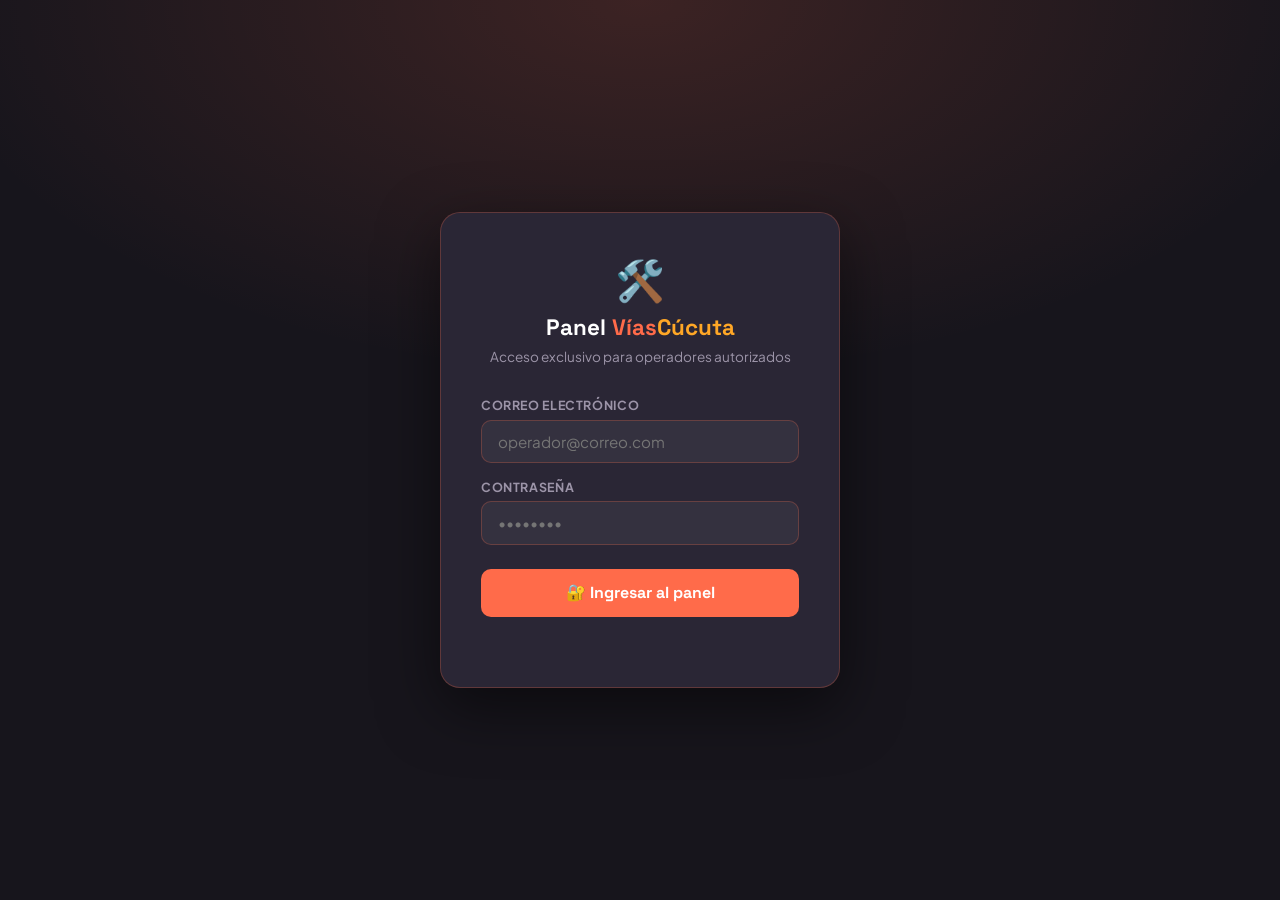
==== commit fc36e10d: "Add files via upload" ====
--- a/admin.html
+++ b/admin.html
@@ -7,11 +7,12 @@
 
 	<!-- Fuentes -->
 	<link rel="preconnect" href="https://fonts.googleapis.com"/>
-	<link href="https://fonts.googleapis.com/css2?family=Syne:wght@400;600;700;800&family=DM+Sans:wght@300;400;500&display=swap" rel="stylesheet"/>
+	<link href="https://fonts.googleapis.com/css2?family=Space+Grotesk:wght@400;500;600;700&family=Plus+Jakarta+Sans:wght@300;400;500;600;700&display=swap" rel="stylesheet"/>
 
 	<!-- Leaflet -->
 	<link rel="stylesheet" href="https://unpkg.com/leaflet@1.9.4/dist/leaflet.css"/>
 	<script src="https://unpkg.com/leaflet@1.9.4/dist/leaflet.js"></script>
+	<script src="https://unpkg.com/leaflet.heat@0.2.0/dist/leaflet-heat.js"></script>
 
 	<!-- Estilos propios -->
 	<link rel="stylesheet" href="css/admin.css"/>
@@ -84,13 +85,22 @@
 				<div class="n" style="color:var(--green)" id="s-done">—</div>
 				<div class="l">Resueltos</div>
 			</div>
+			<div class="stat-card">
+				<div class="stat-icon">⏱️</div>
+				<div class="n" id="s-avg-time">—</div>
+				<div class="l">Resolución promedio</div>
+			</div>
 		</div>
 
 		<!-- MAPA ADMIN -->
-		<div class="map-section">
+		<div class="map-section" id="map-section">
 			<div class="map-section-header">
 				<div class="map-section-title">🗺️ Distribución geográfica</div>
-				<span class="map-count-tag" id="map-count-tag">Cargando...</span>
+				<div style="display:flex;align-items:center;gap:.75rem;">
+					<span class="map-count-tag" id="map-count-tag">Cargando...</span>
+					<button class="heatmap-btn" id="heatmap-btn" onclick="toggleHeatmap()" title="Alternar mapa de calor">🔥 Mapa de calor</button>
+					<button class="fullscreen-btn" id="fullscreen-btn" onclick="toggleMapFullscreen()" title="Pantalla completa">⛶ Pantalla completa</button>
+				</div>
 			</div>
 			<div id="admin-map"></div>
 		</div>
@@ -115,6 +125,8 @@
 			<button class="filter-btn" data-status="pending">Pendiente</button>
 			<button class="filter-btn" data-status="progress">En proceso</button>
 			<button class="filter-btn" data-status="done">Resuelto</button>
+			<div class="filter-sep"></div>
+			<button class="export-btn" id="export-btn" onclick="exportCSV()" title="Exportar reportes filtrados a CSV">⬇️ Exportar CSV</button>
 		</div>
 
 		<!-- TABLE + PAGINATION -->
@@ -223,4 +235,4 @@
 <script type="module" src="js/admin.js"></script>
 
 </body>
-</html>
+</html>
--- a/css/admin.css
+++ b/css/admin.css
@@ -1,15 +1,18 @@
 /* ══════════════════════════════════════════════════════════════════
    VíasCúcuta — Estilos del Panel de Operador (admin.html)
+   Identidad visual: "Coral & Grafito" — grafito cálido de fondo,
+   coral-naranja como acento primario, ámbar como secundario/caución,
+   carmesí para crítico/error, verde esmeralda para éxito/resuelto.
 ══════════════════════════════════════════════════════════════════ */
 
 :root {
-    --navy:   #0A1628; --navy2: #0D2137; --card: #132840;
-    --teal:   #0E7C86; --teal-light: #13A3B0;
-    --gold:   #F0A500; --coral: #E05C4A; --green: #27AE60;
-    --white:  #FFFFFF; --gray: #8BA5BA;
-    --border: rgba(14,124,134,0.25);
-    --font-head: 'Syne', sans-serif;
-    --font-body: 'DM Sans', sans-serif;
+    --navy:   #17151C; --navy2: #201D28; --card: #2A2635;
+    --teal:   #FF6B4A; --teal-light: #FF9270;
+    --gold:   #FFA726; --coral: #F0384F; --green: #2FD480;
+    --white:  #FFFFFF; --gray: #9C94A8;
+    --border: rgba(255,107,74,0.25);
+    --font-head: 'Space Grotesk', sans-serif;
+    --font-body: 'Plus Jakarta Sans', sans-serif;
 }
 * { margin:0; padding:0; box-sizing:border-box; }
 body { background:var(--navy); color:var(--white); font-family:var(--font-body); min-height:100vh; }
@@ -18,8 +21,8 @@
 nav {
     display:flex; align-items:center; justify-content:space-between;
     padding:0 2rem; height:64px;
-    background:rgba(10,22,40,.97); border-bottom:1px solid var(--border);
-    position:sticky; top:0; z-index:200;
+    background:rgba(23,21,28,.97); border-bottom:1px solid var(--border);
+    position:sticky; top:0; z-index:900;
     box-shadow:0 4px 24px rgba(0,0,0,.35);
 }
 .nav-logo { font-family:var(--font-head); font-weight:800; font-size:1.1rem; display:flex; align-items:center; gap:.5rem; }
@@ -42,14 +45,15 @@
 .live-badge {
     display:flex; align-items:center; gap:.5rem; font-size:.75rem; font-weight:700;
     padding:.35rem .9rem; border-radius:99px;
-    background:rgba(39,174,96,.12); border:1px solid rgba(39,174,96,.3); color:var(--green);
+    background:rgba(47,212,128,.12); border:1px solid rgba(47,212,128,.3); color:var(--green);
     white-space:nowrap;
 }
 .live-badge::before { content:'●'; animation:pulse 2s infinite; }
 @keyframes pulse { 0%,100%{opacity:1} 50%{opacity:.3} }
 
 /* ── STATS ── */
-.stats { display:grid; grid-template-columns:repeat(4,1fr); gap:1rem; margin-bottom:2rem; }
+.stats { display:grid; grid-template-columns:repeat(5,1fr); gap:1rem; margin-bottom:2rem; }
+@media(max-width:900px){ .stats { grid-template-columns:repeat(3,1fr); } }
 @media(max-width:700px){ .stats { grid-template-columns:repeat(2,1fr); } }
 .stat-card {
     background:var(--card); border:1px solid var(--border); border-radius:16px;
@@ -62,9 +66,10 @@
     border-radius:16px 16px 0 0;
 }
 .stat-card:nth-child(1)::before { background:linear-gradient(90deg,var(--teal),var(--teal-light)); }
-.stat-card:nth-child(2)::before { background:linear-gradient(90deg,var(--gold),#FFC93C); }
-.stat-card:nth-child(3)::before { background:linear-gradient(90deg,var(--teal-light),#5DD8E3); }
-.stat-card:nth-child(4)::before { background:linear-gradient(90deg,var(--green),#4CD97B); }
+.stat-card:nth-child(2)::before { background:linear-gradient(90deg,var(--gold),#FFCB66); }
+.stat-card:nth-child(3)::before { background:linear-gradient(90deg,var(--teal-light),#FFB199); }
+.stat-card:nth-child(4)::before { background:linear-gradient(90deg,var(--green),#6EE7A8); }
+.stat-card:nth-child(5)::before { background:linear-gradient(90deg,#4FD1E8,#8EE8F5); }
 .stat-icon { font-size:1.6rem; margin-bottom:.6rem; }
 .stat-card .n { font-family:var(--font-head); font-size:2.2rem; font-weight:800; }
 .stat-card .l { color:var(--gray); font-size:.8rem; margin-top:.25rem; }
@@ -88,7 +93,65 @@
 #admin-map {
     height:380px; border-radius:16px; border:1px solid var(--border);
     box-shadow:0 12px 40px rgba(0,0,0,.4);
-}
+    transition: height .3s ease, border-radius .3s ease;
+    /* Contiene los z-index internos de Leaflet (controles hasta 800) dentro
+       de este contenedor, para que nunca puedan competir por encima del nav. */
+    position:relative;
+    z-index:1;
+}
+
+/* ── Botón mapa de calor ── */
+.heatmap-btn {
+    display:flex; align-items:center; gap:.4rem;
+    font-family:var(--font-body); font-size:.75rem; font-weight:500;
+    color:var(--gray); background:rgba(255,255,255,.06);
+    border:1px solid var(--border); border-radius:8px;
+    padding:.3rem .75rem; cursor:pointer;
+    transition:background .2s, color .2s, border-color .2s;
+}
+.heatmap-btn:hover {
+    background:rgba(255,255,255,.12); color:var(--white);
+    border-color:rgba(255,255,255,.25);
+}
+.heatmap-btn.active {
+    background:rgba(240,56,79,.18); color:var(--coral);
+    border-color:rgba(240,56,79,.5);
+}
+
+/* ── Botón pantalla completa ── */
+.fullscreen-btn {
+    display:flex; align-items:center; gap:.4rem;
+    font-family:var(--font-body); font-size:.75rem; font-weight:500;
+    color:var(--gray); background:rgba(255,255,255,.06);
+    border:1px solid var(--border); border-radius:8px;
+    padding:.3rem .75rem; cursor:pointer;
+    transition:background .2s, color .2s, border-color .2s;
+}
+.fullscreen-btn:hover {
+    background:rgba(255,255,255,.12); color:var(--white);
+    border-color:rgba(255,255,255,.25);
+}
+
+/* ── Modo pantalla completa del mapa ── */
+.map-section.map-fullscreen {
+    position:fixed; inset:0; z-index:2000;
+    margin:0; padding:0;
+    background:var(--navy);
+    display:flex; flex-direction:column;
+}
+.map-section.map-fullscreen .map-section-header {
+    padding:1rem 1.5rem;
+    border-bottom:1px solid var(--border);
+    flex-shrink:0;
+}
+.map-section.map-fullscreen #admin-map {
+    flex:1; height:0 !important;
+    border-radius:0; border:none;
+}
+.map-section.map-fullscreen .fullscreen-btn {
+    color:var(--gold); border-color:var(--gold);
+}
+
 /* Leaflet dark popup */
 .leaflet-popup-content-wrapper {
     background:var(--card); color:var(--white);
@@ -114,7 +177,7 @@
     font-family:var(--font-body); font-size:.82rem; font-weight:500; transition:all .2s;
 }
 .filter-btn:hover { border-color:var(--teal); color:var(--white); }
-.filter-btn.active { background:rgba(14,124,134,.2); border-color:var(--teal); color:var(--teal-light); font-weight:700; }
+.filter-btn.active { background:rgba(255,107,74,.2); border-color:var(--teal); color:var(--teal-light); font-weight:700; }
 .filter-sep { width:1px; height:20px; background:var(--border); flex-shrink:0; }
 .search-wrap { position:relative; flex:1; min-width:220px; }
 .search-icon { position:absolute; left:.85rem; top:50%; transform:translateY(-50%); color:var(--gray); font-size:.9rem; pointer-events:none; }
@@ -124,8 +187,20 @@
     color:var(--white); font-family:var(--font-body); font-size:.875rem;
     outline:none; transition:border-color .2s, box-shadow .2s;
 }
-.search-input:focus { border-color:var(--teal); box-shadow:0 0 0 3px rgba(14,124,134,.15); }
+.search-input:focus { border-color:var(--teal); box-shadow:0 0 0 3px rgba(255,107,74,.15); }
 .search-input::placeholder { color:var(--gray); }
+
+/* ── Botón exportar CSV ── */
+.export-btn {
+    display:flex; align-items:center; gap:.4rem; flex-shrink:0;
+    background:rgba(47,212,128,.12); border:1px solid rgba(47,212,128,.4);
+    color:var(--green); padding:.38rem 1rem; border-radius:99px; cursor:pointer;
+    font-family:var(--font-body); font-size:.82rem; font-weight:700; transition:all .2s;
+}
+.export-btn:hover {
+    background:rgba(47,212,128,.22); border-color:var(--green);
+    transform:translateY(-1px);
+}
 
 /* ── TABLE ── */
 .table-wrap { background:var(--card); border:1px solid var(--border); border-radius:16px; overflow:hidden; }
@@ -137,7 +212,7 @@
 }
 tbody tr { border-bottom:1px solid rgba(255,255,255,.04); cursor:pointer; transition:background .15s, border-left .15s; }
 tbody tr:last-child { border-bottom:none; }
-tbody tr:hover { background:rgba(14,124,134,.09); }
+tbody tr:hover { background:rgba(255,107,74,.09); }
 tbody td { padding:.85rem 1.2rem; font-size:.875rem; vertical-align:middle; }
 .td-type { font-weight:600; }
 .td-addr { color:var(--gray); font-size:.82rem; max-width:200px; overflow:hidden; text-overflow:ellipsis; white-space:nowrap; }
@@ -146,12 +221,12 @@
 
 /* ── BADGES ── */
 .badge { display:inline-flex; align-items:center; padding:.25rem .7rem; border-radius:99px; font-size:.72rem; font-weight:700; border:1px solid; white-space:nowrap; }
-.badge-pending  { color:var(--gold);       background:rgba(240,165,0,.12);  border-color:rgba(240,165,0,.3); }
-.badge-progress { color:var(--teal-light); background:rgba(14,124,134,.12); border-color:rgba(14,124,134,.3); }
-.badge-done     { color:var(--green);      background:rgba(39,174,96,.12);  border-color:rgba(39,174,96,.3); }
-.badge-critico  { color:var(--coral);      background:rgba(224,92,74,.12);  border-color:rgba(224,92,74,.3); }
-.badge-moderado { color:var(--gold);       background:rgba(240,165,0,.12);  border-color:rgba(240,165,0,.3); }
-.badge-leve     { color:var(--green);      background:rgba(39,174,96,.12);  border-color:rgba(39,174,96,.3); }
+.badge-pending  { color:var(--gold);       background:rgba(255,167,38,.12);  border-color:rgba(255,167,38,.3); }
+.badge-progress { color:var(--teal-light); background:rgba(255,107,74,.12); border-color:rgba(255,107,74,.3); }
+.badge-done     { color:var(--green);      background:rgba(47,212,128,.12);  border-color:rgba(47,212,128,.3); }
+.badge-critico  { color:var(--coral);      background:rgba(240,56,79,.12);  border-color:rgba(240,56,79,.3); }
+.badge-moderado { color:var(--gold);       background:rgba(255,167,38,.12);  border-color:rgba(255,167,38,.3); }
+.badge-leve     { color:var(--green);      background:rgba(47,212,128,.12);  border-color:rgba(47,212,128,.3); }
 
 /* ── PAGINATION ── */
 .pagination {
@@ -195,49 +270,49 @@
 .modal-badges { display:flex; gap:.6rem; margin-bottom:1.5rem; flex-wrap:wrap; }
 .modal-section { margin-bottom:1.2rem; }
 .modal-label  { font-size:.72rem; font-weight:700; color:var(--gray); letter-spacing:.07em; text-transform:uppercase; margin-bottom:.4rem; }
-.modal-value  { font-size:.95rem; color:#D4E4F0; line-height:1.5; }
+.modal-value  { font-size:.95rem; color:#EFE6E2; line-height:1.5; }
 .photo-grid { display:flex; gap:.6rem; flex-wrap:wrap; margin-top:.5rem; }
 .photo-grid img { width:120px; height:90px; object-fit:cover; border-radius:8px; border:2px solid var(--border); cursor:pointer; transition:transform .15s, border-color .15s; }
 .photo-grid img:hover { transform:scale(1.05); border-color:var(--teal); }
 .map-link-btn {
     display:inline-flex; align-items:center; gap:.4rem; margin-top:.6rem;
     font-size:.8rem; color:var(--teal-light); font-weight:600;
-    background:rgba(14,124,134,.1); border:1px solid rgba(14,124,134,.3);
+    background:rgba(255,107,74,.1); border:1px solid rgba(255,107,74,.3);
     padding:.3rem .8rem; border-radius:99px; cursor:pointer;
-    border:1px solid rgba(14,124,134,.3); text-decoration:none;
+    border:1px solid rgba(255,107,74,.3); text-decoration:none;
     transition:all .2s;
 }
-.map-link-btn:hover { background:rgba(14,124,134,.2); color:var(--white); }
+.map-link-btn:hover { background:rgba(255,107,74,.2); color:var(--white); }
 .status-actions { display:flex; gap:.75rem; flex-wrap:wrap; margin-top:1.5rem; padding-top:1.5rem; border-top:1px solid var(--border); }
 .status-btn { flex:1; min-width:120px; padding:.7rem 1rem; border-radius:10px; border:2px solid; cursor:pointer; font-family:var(--font-body); font-size:.875rem; font-weight:700; transition:all .2s; background:transparent; }
-.status-btn.pending  { border-color:rgba(240,165,0,.5);  color:var(--gold);       }
-.status-btn.progress { border-color:rgba(14,124,134,.5); color:var(--teal-light); }
-.status-btn.done     { border-color:rgba(39,174,96,.5);  color:var(--green);      }
+.status-btn.pending  { border-color:rgba(255,167,38,.5);  color:var(--gold);       }
+.status-btn.progress { border-color:rgba(255,107,74,.5); color:var(--teal-light); }
+.status-btn.done     { border-color:rgba(47,212,128,.5);  color:var(--green);      }
 .status-btn:hover    { opacity:.8; transform:translateY(-1px); }
 .status-btn.current  { opacity:.35; cursor:default; transform:none; }
 
 /* ── Botón eliminar ── */
-.delete-zone { margin-top:1.2rem; padding-top:1.2rem; border-top:1px solid rgba(224,92,74,.2); display:none; }
+.delete-zone { margin-top:1.2rem; padding-top:1.2rem; border-top:1px solid rgba(240,56,79,.2); display:none; }
 .delete-zone.show { display:block; }
 .delete-hint { font-size:.8rem; color:var(--gray); margin-bottom:.75rem; }
 .delete-hint strong { color:var(--coral); }
 .btn-delete {
     width:100%; padding:.75rem 1rem; border-radius:10px;
-    border:2px solid rgba(224,92,74,.5); background:transparent;
+    border:2px solid rgba(240,56,79,.5); background:transparent;
     color:var(--coral); cursor:pointer; font-family:var(--font-body);
     font-size:.9rem; font-weight:700; transition:all .2s;
     display:flex; align-items:center; justify-content:center; gap:.5rem;
 }
-.btn-delete:hover { background:rgba(224,92,74,.12); border-color:var(--coral); }
+.btn-delete:hover { background:rgba(240,56,79,.12); border-color:var(--coral); }
 
 /* ── Confirmación de eliminación ── */
 .confirm-zone {
-    margin-top:.75rem; background:rgba(224,92,74,.08);
-    border:1px solid rgba(224,92,74,.3); border-radius:12px;
+    margin-top:.75rem; background:rgba(240,56,79,.08);
+    border:1px solid rgba(240,56,79,.3); border-radius:12px;
     padding:1rem 1.1rem; display:none;
 }
 .confirm-zone.show { display:block; }
-.confirm-msg { font-size:.875rem; color:#D4E4F0; margin-bottom:.85rem; line-height:1.5; }
+.confirm-msg { font-size:.875rem; color:#EFE6E2; margin-bottom:.85rem; line-height:1.5; }
 .confirm-msg strong { color:var(--coral); }
 .confirm-btns { display:flex; gap:.6rem; }
 .confirm-yes {
@@ -269,7 +344,7 @@
 /* ── LOGIN ── */
 .login-screen {
     min-height:100vh; display:flex; align-items:center; justify-content:center;
-    background: radial-gradient(ellipse 80% 60% at 50% 0%, rgba(14,124,134,.18) 0%, transparent 70%), var(--navy);
+    background: radial-gradient(ellipse 80% 60% at 50% 0%, rgba(255,107,74,.16) 0%, transparent 70%), var(--navy);
 }
 .login-box {
     background:var(--card); border:1px solid var(--border); border-radius:20px;
@@ -289,7 +364,7 @@
     font-family:var(--font-body); font-size:.95rem; outline:none;
     transition:border-color .2s, box-shadow .2s;
 }
-.login-group input:focus { border-color:var(--teal); box-shadow:0 0 0 3px rgba(14,124,134,.2); }
+.login-group input:focus { border-color:var(--teal); box-shadow:0 0 0 3px rgba(255,107,74,.2); }
 .login-btn {
     width:100%; padding:.85rem; border-radius:10px; border:none;
     background:var(--teal); color:#fff; cursor:pointer;
@@ -298,4 +373,4 @@
 }
 .login-btn:hover { background:var(--teal-light); transform:translateY(-1px); }
 .login-btn:disabled { opacity:.6; cursor:not-allowed; }
-.login-error { color:var(--coral); font-size:.82rem; text-align:center; margin-top:.8rem; min-height:1.1rem; }
+.login-error { color:var(--coral); font-size:.82rem; text-align:center; margin-top:.8rem; min-height:1.1rem; }
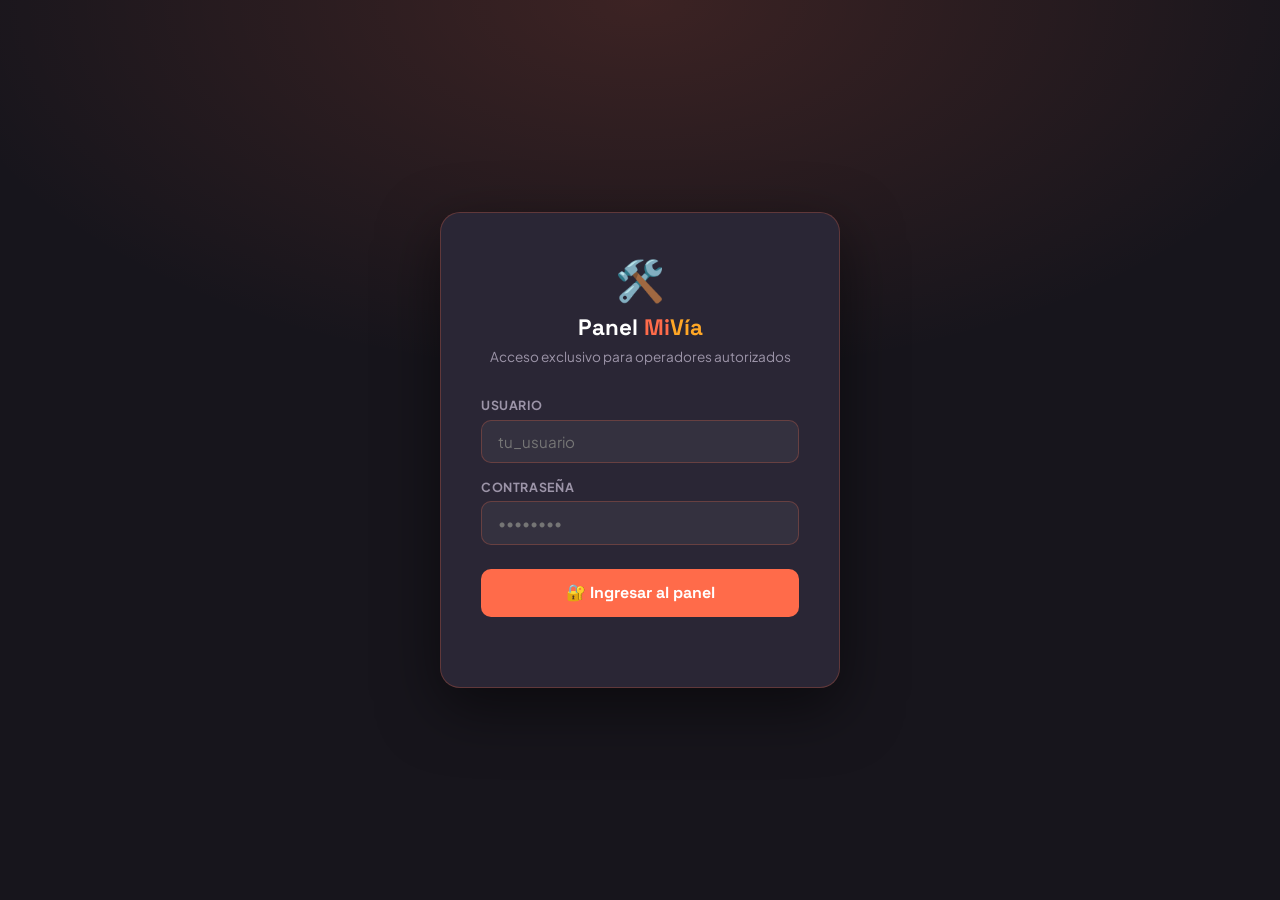
==== commit 0b84a75a: "Add files via upload" ====
--- a/admin.html
+++ b/admin.html
@@ -3,7 +3,7 @@
 <head>
 	<meta charset="UTF-8"/>
 	<meta name="viewport" content="width=device-width, initial-scale=1.0"/>
-	<title>VíasCúcuta — Panel Operador</title>
+	<title>MiVía — Panel Operador</title>
 
 	<!-- Fuentes -->
 	<link rel="preconnect" href="https://fonts.googleapis.com"/>
@@ -24,12 +24,12 @@
 	<div class="login-box">
 		<div class="login-logo">
 			<div style="font-size:2.5rem;margin-bottom:.5rem;">🛠️</div>
-			<h1>Panel <span>Vías</span><em>Cúcuta</em></h1>
+			<h1>Panel <span>Mi</span><em>Vía</em></h1>
 			<p>Acceso exclusivo para operadores autorizados</p>
 		</div>
 		<div class="login-group">
-			<label>Correo electrónico</label>
-			<input type="email" id="login-email" placeholder="operador@correo.com" autocomplete="email"/>
+			<label>Usuario</label>
+			<input type="text" id="login-user" placeholder="tu_usuario" autocomplete="username" autocapitalize="none" spellcheck="false"/>
 		</div>
 		<div class="login-group">
 			<label>Contraseña</label>
@@ -60,7 +60,7 @@
 				<h1>Panel de Operador</h1>
 				<p>Gestiona y actualiza el estado de los reportes ciudadanos en tiempo real</p>
 			</div>
-			<div class="live-badge">🔴 Firebase en vivo</div>
+			<div class="live-badge">🔴 Supabase en vivo</div>
 		</div>
 
 		<!-- STATS -->
@@ -125,6 +125,7 @@
 			<button class="filter-btn" data-status="pending">Pendiente</button>
 			<button class="filter-btn" data-status="progress">En proceso</button>
 			<button class="filter-btn" data-status="done">Resuelto</button>
+			<button class="filter-btn" data-status="rejected">Rechazado</button>
 			<div class="filter-sep"></div>
 			<button class="export-btn" id="export-btn" onclick="exportCSV()" title="Exportar reportes filtrados a CSV">⬇️ Exportar CSV</button>
 		</div>
@@ -204,10 +205,10 @@
 
 			<!-- Zona de eliminación — solo visible cuando status = done -->
 			<div class="delete-zone" id="delete-zone">
-				<p class="delete-hint">Este reporte está marcado como <strong>Resuelto</strong>. Puedes eliminarlo permanentemente de la base de datos.</p>
+				<p class="delete-hint">Este reporte está <strong>resuelto o rechazado</strong>. Puedes eliminarlo permanentemente de la base de datos.</p>
 				<button class="btn-delete" onclick="promptDelete()">🗑️ Eliminar reporte</button>
 				<div class="confirm-zone" id="confirm-zone">
-					<p class="confirm-msg">¿Confirmar eliminación? Esta acción <strong>no se puede deshacer</strong> y borrará el reporte y sus datos de Firestore.</p>
+					<p class="confirm-msg">¿Confirmar eliminación? Esta acción <strong>no se puede deshacer</strong> y borrará el reporte, su historial y sus fotos.</p>
 					<div class="confirm-btns">
 						<button class="confirm-no"  onclick="cancelDelete()">Cancelar</button>
 						<button class="confirm-yes" onclick="confirmDelete()">Sí, eliminar</button>
--- a/css/admin.css
+++ b/css/admin.css
@@ -224,6 +224,7 @@
 .badge-pending  { color:var(--gold);       background:rgba(255,167,38,.12);  border-color:rgba(255,167,38,.3); }
 .badge-progress { color:var(--teal-light); background:rgba(255,107,74,.12); border-color:rgba(255,107,74,.3); }
 .badge-done     { color:var(--green);      background:rgba(47,212,128,.12);  border-color:rgba(47,212,128,.3); }
+.badge-rejected { color:var(--gray);       background:rgba(156,148,168,.12); border-color:rgba(156,148,168,.3); }
 .badge-critico  { color:var(--coral);      background:rgba(240,56,79,.12);  border-color:rgba(240,56,79,.3); }
 .badge-moderado { color:var(--gold);       background:rgba(255,167,38,.12);  border-color:rgba(255,167,38,.3); }
 .badge-leve     { color:var(--green);      background:rgba(47,212,128,.12);  border-color:rgba(47,212,128,.3); }
